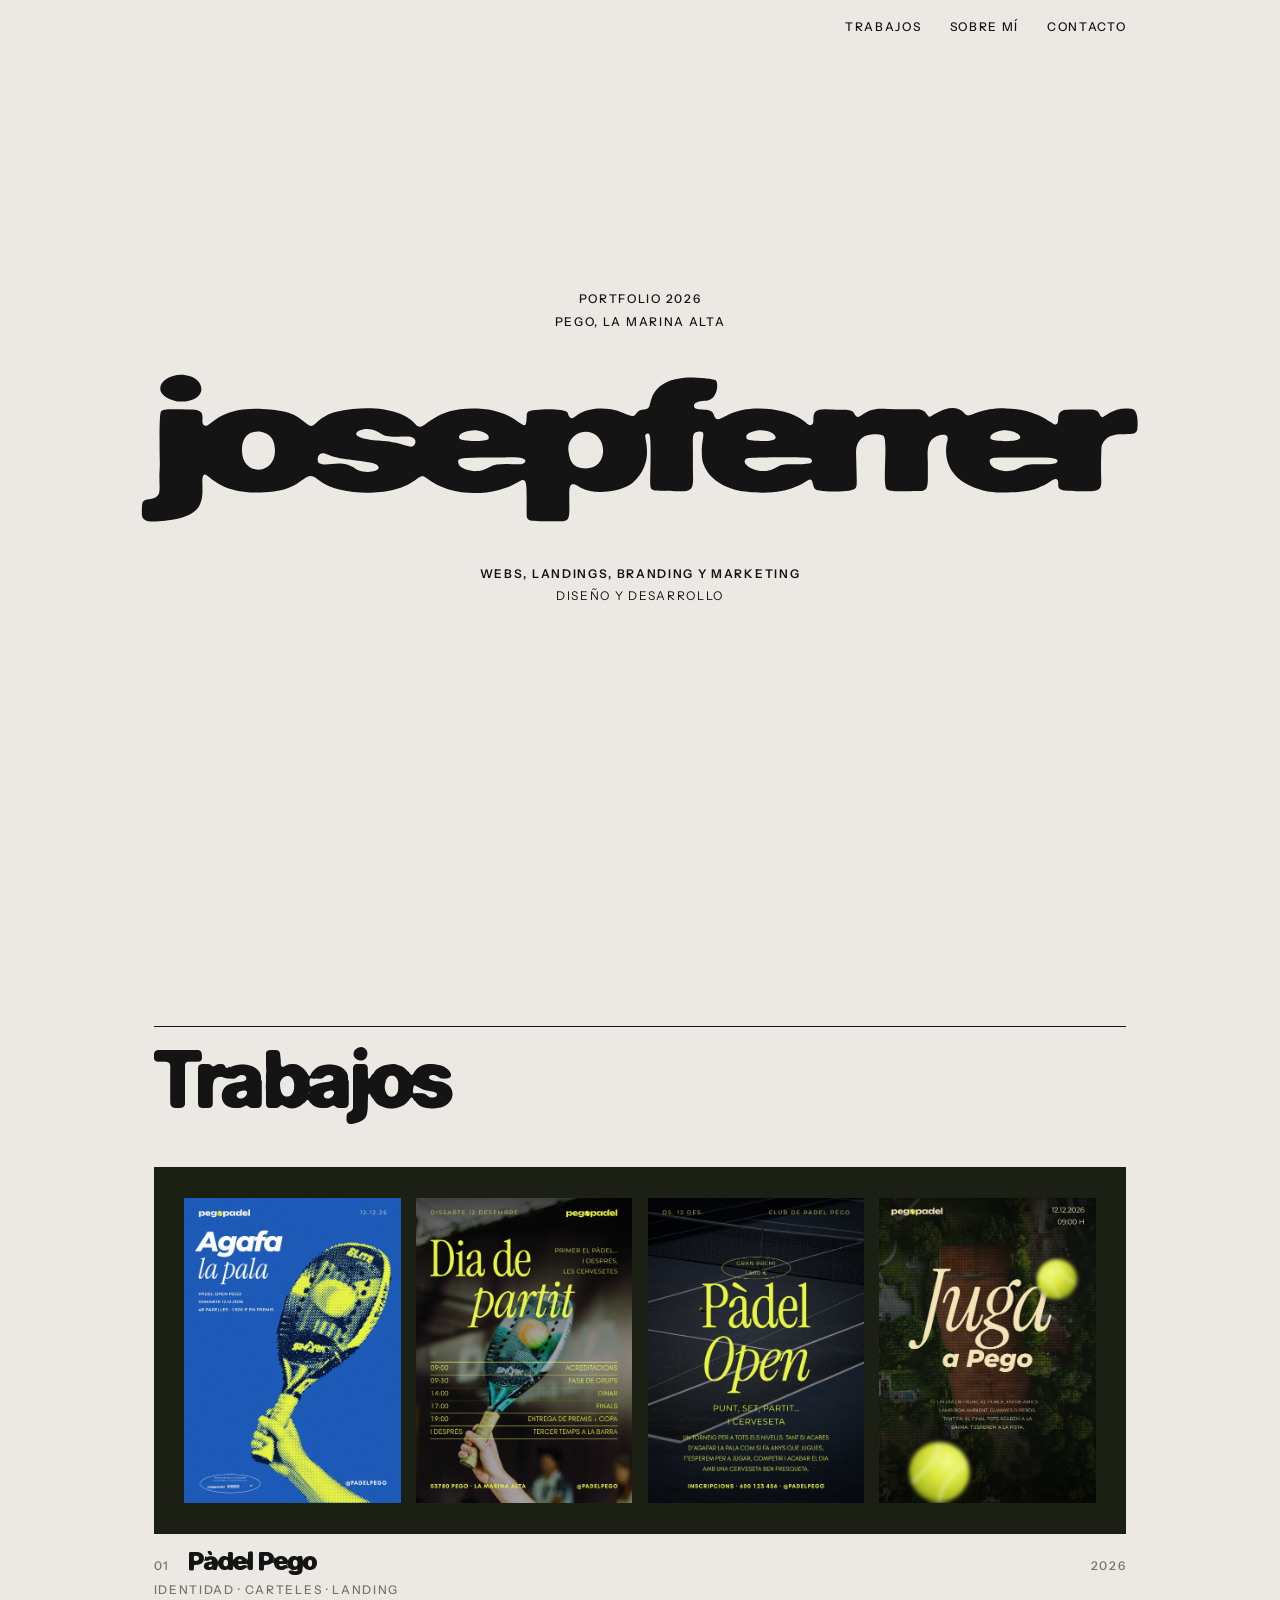
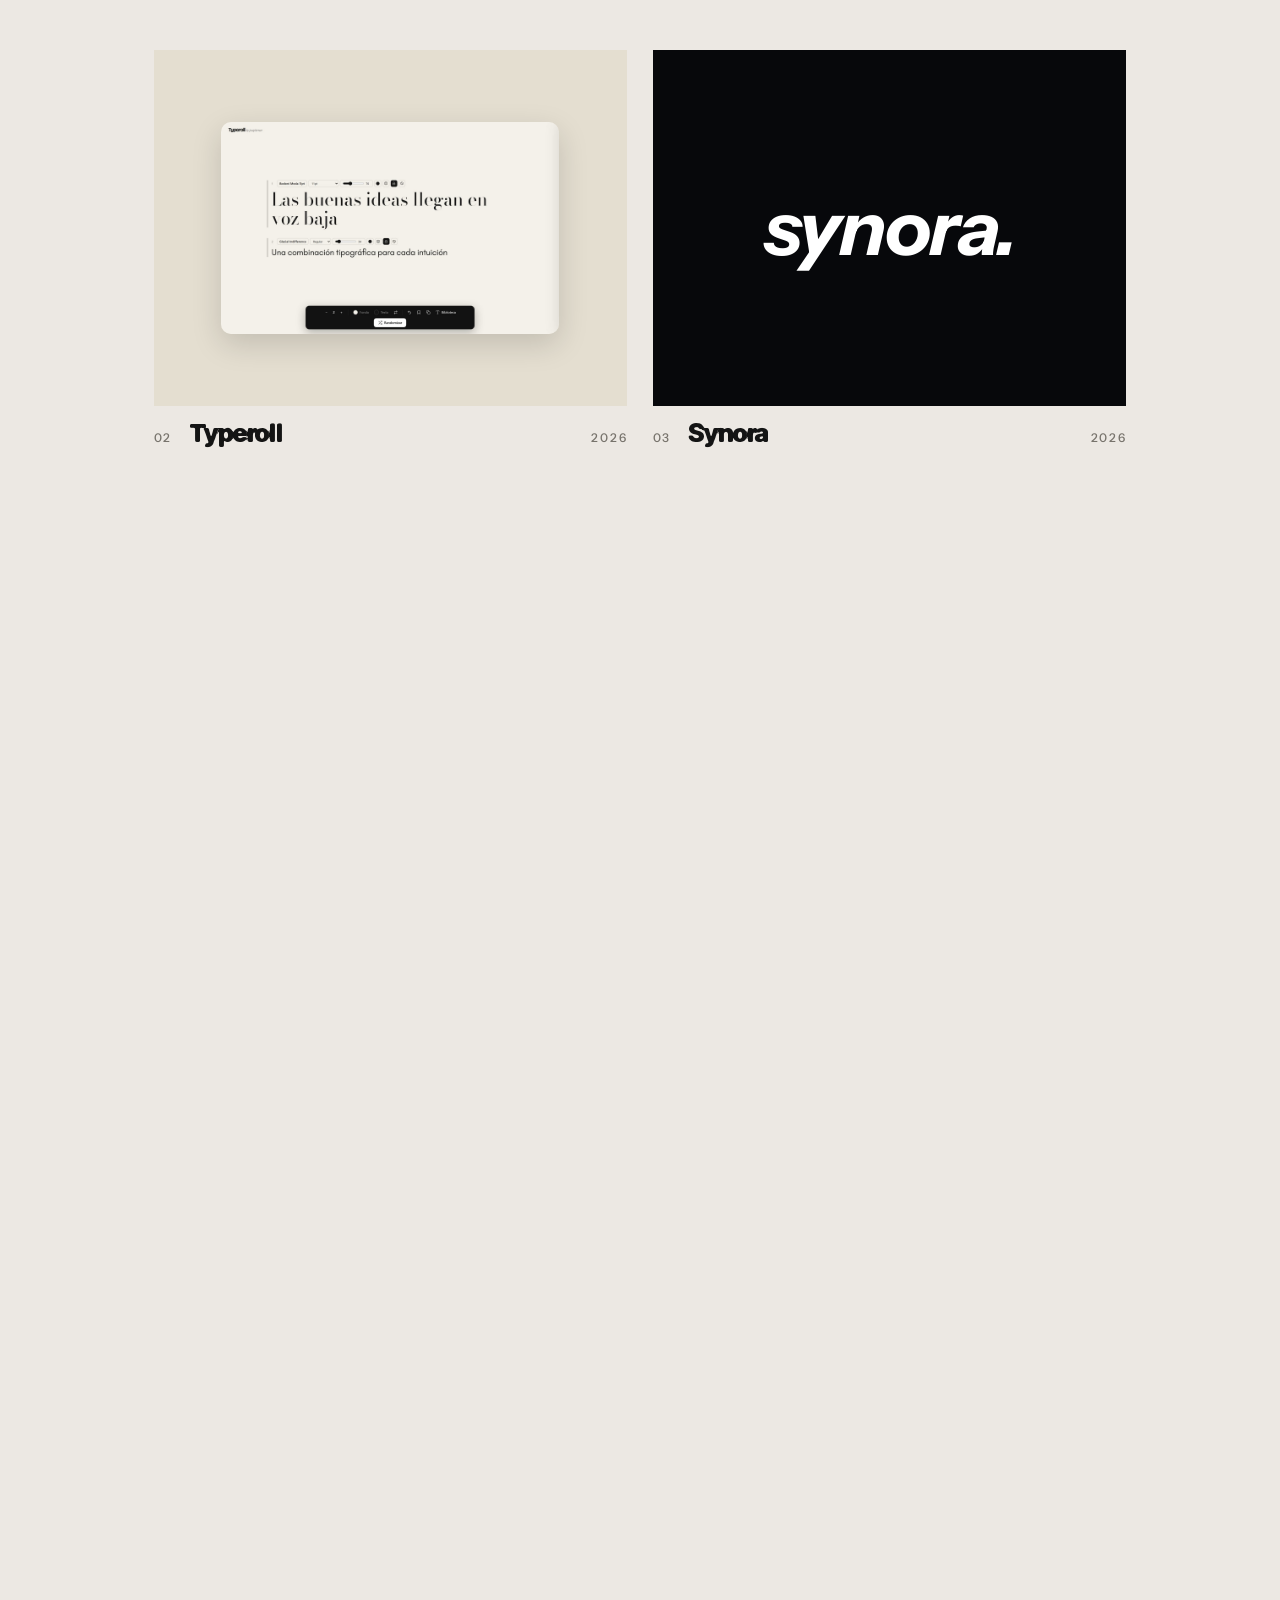
==== index.html @ 281b871e "Portfolio: portada, Pàdel Pego, Typeroll y Synora" ====
<!-- Página generada por generar.py: edita plantillas/portada.html -->
<!doctype html>
<html lang="es">
<head>
<meta charset="utf-8">
<meta name="viewport" content="width=device-width, initial-scale=1">
<title>josepferrer · portfolio</title>
<link rel="preconnect" href="https://fonts.googleapis.com">
<link rel="preconnect" href="https://fonts.gstatic.com" crossorigin>
<link rel="stylesheet" href="https://fonts.googleapis.com/css2?family=Instrument+Sans:ital,wght@0,400..700;1,400..700&family=Inter+Tight:wght@400;700;800&display=swap">
<link rel="stylesheet" href="estilos.css">
<script>if(!matchMedia("(prefers-reduced-motion: reduce)").matches)document.documentElement.classList.add("mov")</script>
<script src="movimiento.js" defer></script>
<link rel="preconnect" href="https://fonts.googleapis.com">
<link rel="preconnect" href="https://fonts.gstatic.com" crossorigin>
<link rel="stylesheet" href="https://fonts.googleapis.com/css2?family=Instrument+Sans:ital,wght@0,400..700;1,400..700&family=Inter+Tight:wght@400;700;800&family=Manrope:wght@800&family=DM+Mono:wght@400&display=swap">
</head>
<body>

<header>
  <nav class="mayus">
    <a href="#trabajos">Trabajos</a>
    <a href="#sobre">Sobre mí</a>
    <a href="#contacto">Contacto</a>
  </nav>
</header>

<main>
  <!-- 1. Portada -->
  <div class="portada">
    <p class="mayus">Portfolio 2026<br>Pego, la Marina Alta</p>
    <svg class="logo" role="img" aria-label="josepferrer" xmlns="http://www.w3.org/2000/svg" viewBox="0 0 2911.17 444.02"><path fill="currentColor" fill-rule="evenodd" d="M2522.05 351.08C2522.05 351.08 2522.05 351.15 2522.05 351.15C2519.32 351.24 2516.54 351.33 2513.71 351.42C2446.13 353.63 2332.26 317.91 2349.11 209.22C2349.91 204.1 2362.77 176.68 2330.78 183.96C2284.37 194.5 2294.78 242 2294.43 268.85C2293.6 332.39 2299.91 346.46 2267.65 347.22C2182.06 349.24 2179.43 346.53 2174.21 341.16C2160.66 327.24 2179.57 199.49 2164.62 185.76C2159.4 180.96 2083.25 166.53 2085.11 237.21C2087.59 331.18 2088.31 331.82 2083.74 338.51C2073.07 354.11 1973.7 348.86 1966.1 341.72C1956.09 332.29 1961.59 306.49 1944.68 315.59C1933.98 321.36 1884.78 362.39 1768.44 349.38C1653.19 336.48 1637.24 264.35 1636.02 251.15C1630.51 191.8 1654.49 170.99 1624.28 174.16C1603.52 176.34 1610.32 194.64 1609.33 254.78C1608.18 324.26 1618.33 346.36 1582.13 347.86C1580.22 347.94 1504.55 347.63 1497.78 345.88C1477.47 340.62 1487.35 331.4 1485.65 208.92C1485.62 206.57 1485.28 182.28 1480.67 180.01C1474.29 176.87 1469.45 182.05 1470.15 187.97C1472.05 203.86 1494.03 270.47 1433 323.48C1406.81 346.23 1327.4 361.39 1283.57 338.51C1274.41 333.73 1249.08 310.88 1248.78 349.73C1248.23 419.76 1255.46 435.69 1223.5 435.57C1134.7 435.23 1124.7 437.67 1124.5 416.53C1123.71 332.52 1129.5 302.61 1101.46 319.75C1028.19 364.51 905.42 367.39 832 309.12C808.63 290.57 808.67 327.59 730.98 344.93C679.05 356.53 570.09 359.15 514.74 312.93C477.18 281.56 478.52 337.43 386.62 348.56C211.58 369.76 191.72 275.45 180.47 304.49C174.08 320.99 189.83 371.7 161.21 401.93C137.97 426.49 93.5 430.58 70.31 433.63C40.52 435.8 1.14 444.02 2.38 412.97C3.4 387.49 0 375.05 17.85 372.06C52.55 366.24 55.21 360.12 53.95 325.08C52.68 289.94 55.33 290.24 54.64 254.81C54.43 243.67 52.1 123.15 57.94 115.55C63.69 108.07 75.08 108.33 147.7 109.57C198.7 110.44 168.61 144.7 183.76 155.35C202.87 168.78 219.87 92.63 376.39 109.2C455.59 117.59 454.19 131.73 489.59 155.02C507.58 166.87 511.77 129.09 573.33 115.32C673.72 92.88 767.11 111.02 799.57 151.63C826.8 185.7 836.95 100.82 980.93 106.43C1099.5 111.04 1119.37 184.68 1123.85 142.18C1125.82 123.49 1122.66 122.02 1129.61 115.29C1136.72 108.41 1232.38 102.69 1243.76 118.22C1245.31 120.33 1247.57 141.11 1262.56 132.59C1272.9 126.71 1298.48 98.91 1370.84 108.84C1403.73 113.35 1432.05 137.73 1441.26 124.58C1457.55 101.33 1467.59 116.24 1480.3 103.82C1488.32 95.97 1480.19 23.61 1592.64 16C1605.39 15.13 1668.11 17.94 1675.87 24.3C1684.43 31.33 1682.28 80.73 1648.97 83.65C1647.51 83.78 1615.67 82.46 1612.72 96.34C1608 118.6 1662.03 100.25 1668.84 121.56C1680.03 156.58 1692.88 124.59 1747.62 111.96C1809.32 97.72 1895.73 111.32 1933.05 143.01C1942.93 151.4 1947.79 158.11 1955.6 154.02C1971.02 145.93 1941 104.62 2000.32 108.69C2052.3 112.25 2071.08 105.33 2080.11 121.89C2093.63 146.7 2099.03 114.34 2141.25 108.36C2166.73 104.76 2166.72 109.69 2260.55 108.72C2295.62 108.36 2289.94 134.32 2302.11 130.04C2310.47 127.09 2366.74 82.28 2401.51 120.95C2418.71 140.08 2430.21 104.88 2521.05 106.08C2615.96 106.43 2657.51 154.45 2666.41 152.97C2684.6 149.95 2659.97 113.05 2697.94 109.73C2701.41 109.42 2763.01 108.76 2771.95 109.51C2799.82 111.86 2791.08 127.9 2803.5 131.65C2808.37 133.12 2835.03 101.92 2884.34 107.24C2885.94 107.41 2911.17 100.53 2905.28 166.88C2902.41 199.11 2825.78 157.88 2802.32 212.13C2800.98 215.24 2800.6 215.3 2799.51 282.91C2798.76 329.41 2808.96 347.25 2768.34 347.57C2693.24 348.16 2675.98 348.1 2674.49 332.01C2674.24 329.23 2678.13 304.71 2659.35 314.55C2652.1 318.35 2645.43 326.64 2613.56 338.89C2594.1 346.37 2559.33 351.36 2522.05 351.08ZM2522.05 169.82C2522.05 169.82 2522.05 169.82 2522.05 169.82C2517.77 169.62 2514.62 169.65 2513.63 169.66C2510.15 170.3 2468.87 177.92 2477.82 195.55C2479.31 198.47 2500.17 201.39 2521.05 201.71C2521.05 201.71 2521.05 201.65 2521.05 201.65C2527.45 201.43 2534.8 201.02 2543.26 200.36C2545.16 200.21 2567.16 198.51 2563.61 188.24C2559.11 175.18 2532.02 170.96 2522.05 169.82ZM2521.05 249.33C2484.62 248.85 2473.02 250 2474.75 261.88C2477.91 283.58 2510.13 288.22 2521.05 289.22C2521.05 289.22 2521.05 288.89 2521.05 288.89C2523.36 289.16 2525.03 289.28 2525.75 289.33C2552.93 285.95 2552.17 283.68 2572.15 273.89C2591.76 264.28 2659.42 273.8 2669.28 264.59C2687.84 247.26 2625.7 249.03 2613.66 249.09C2571.28 249.32 2541.66 249.22 2521.05 249.49C2521.05 249.49 2521.05 249.33 2521.05 249.33ZM1916.05 269.34C1919.11 269.22 1950.15 267.96 1953.88 264.42C1960.88 257.77 1951.79 252.39 1950.9 251.86C1942.98 247.17 1771.44 248.36 1765.48 252.34C1741.13 268.59 1805.2 303.98 1845.2 281.89C1872.37 266.89 1873.46 268.75 1916.05 269.34ZM977.44 169.65C973.06 169.75 925.77 170.81 927.28 191.6C928.22 204.43 1009.15 203.02 1012.9 195.28C1021.75 177.02 980.89 170.23 977.44 169.65ZM653.98 261.53C574.13 251.33 573.89 251.89 537.51 238.38C514.38 229.8 510.37 261.07 519.84 266.14C544.35 279.26 581.7 251.35 626.01 282.63C644.72 295.84 691.13 293.85 692.91 279.45C694.65 265.38 658.26 262.31 653.98 261.53ZM1283.06 280.15C1376.56 294.71 1362.08 152.98 1279.66 177.25C1266.49 181.12 1243.87 199.7 1246.12 226.56C1250.04 273.35 1270.8 275.93 1283.06 280.15ZM341.04 173.53C331.76 174.51 297.03 173.96 294.39 223.09C289.45 315.09 412.61 300.16 387.09 205.48C379.02 175.56 345.52 173.77 341.04 173.53ZM1799.99 169.8C1751.52 177.7 1766.26 195.38 1769.14 196.96C1775.42 200.4 1874.33 210.06 1845.14 181.6C1832.54 169.31 1803.72 169.74 1799.99 169.8ZM973.86 289.3C981.64 288.47 994.67 290.1 1015.17 277.93C1050.3 257.09 1112.89 279.8 1120.38 261.48C1126.54 246.39 1070.61 249.18 1061.76 249.14C929.82 248.63 923.89 250.83 924.53 261.84C925.92 285.65 969.36 288.96 973.86 289.3ZM769.96 187.88C716.17 188.91 714.89 190.64 691.7 175.3C656.67 152.13 602.78 178.12 640.13 190.84C686.56 206.66 705.62 191.86 780.4 216.52C795.24 221.41 800.4 209.26 800.16 202.07C799.6 185.84 771.9 188.03 769.96 187.88ZM105.51 85.98C15.7 65.24 63.04 0 130.06 9.12C192.79 17.66 197.36 92.23 105.51 85.98Z"/></svg>
    <p class="mayus debajo">Webs, landings, branding y marketing<span>Diseño y desarrollo</span></p>
  </div>

  <!-- 2. Trabajos: las tarjetas las pone generar.py a partir de proyectos.json -->
  <section id="trabajos">
    <div class="cab"><h2 class="titulo">Trabajos</h2></div>
    <div class="tarjetas">
      <a class="tarjeta grande" href="pegopadel.html"><div class="cubierta" style="background:#1C2014"><div class="fila"><img src="img/padel/agafa-la-pala.jpg" alt="" loading="lazy"><img src="img/padel/dia-de-partit.jpg" alt="" loading="lazy"><img src="img/padel/padel-open.jpg" alt="" loading="lazy"><img src="img/padel/juga-a-pego.jpg" alt="" loading="lazy"></div></div><div class="pie-proy mayus"><span>01</span><span class="nombre" style="view-transition-name:titulo-pegopadel">Pàdel Pego</span><span>2026</span></div><p class="etiquetas mayus">Identidad · Carteles · Landing</p></a>
      <a class="tarjeta" href="typeroll.html"><div class="cubierta" style="background:#E4DED0"><img class="pantalla" src="img/typeroll/principal.jpg" alt="" loading="lazy"></div><div class="pie-proy mayus"><span>02</span><span class="nombre" style="view-transition-name:titulo-typeroll">Typeroll</span><span>2026</span></div><p class="etiquetas mayus">Diseño · Desarrollo</p></a>
      <a class="tarjeta" href="synora.html"><div class="cubierta" style="background:#07080B;color:#FFFFFF"><span class="logo-texto" role="img" aria-label="Synora"><span style="font-family:'Instrument Sans';font-style:italic;font-weight:700;letter-spacing:-.028em">synora.</span></span></div><div class="pie-proy mayus"><span>03</span><span class="nombre" style="view-transition-name:titulo-synora">Synora</span><span>2026</span></div><p class="etiquetas mayus">Identidad · Web</p></a>
    </div>
  </section>

  <!-- 3. Sobre mí -->
  <section id="sobre">
    <div class="cab"><h2 class="titulo">Sobre mí</h2></div>
    <div class="sobre">
      <div class="texto">
        <p>Soy programador y controlo algo de diseño. No soy experto en marketing ni en branding: todo lo que ves aquí lo he hecho porque me entretiene.</p>
        <p>Trabajo con webs, apps y automatizaciones. Lo demás es curiosidad: diseñar cosas que me apetece ver hechas y llevarlas de la idea a publicadas.</p>
      </div>
      <div class="lista">
        <dl class="cv">
          <dt class="mayus">Experiencia</dt>
          <dd><b>Grupo Hogares Inmobiliarias</b><span>Desarrollo web y medios digitales</span><span class="anio">2025 – hoy</span></dd>
          <dd><b>Invergares Capital</b><span>Desarrollo web y medios digitales</span><span class="anio">2025</span></dd>
          <dd><b>CG Entertainment</b><span>Bases de datos · Italia</span><span class="anio">2023</span></dd>
          <dd><b>Trasit</b><span>Mantenimiento técnico · Italia</span><span class="anio">2021</span></dd>
        </dl>
        <dl class="cv">
          <dt class="mayus">Estudios</dt>
          <dd><b>Desarrollo de aplicaciones multiplataforma</b><span>Ciclo superior · IES Serpis</span><span class="anio">2024 – 2025</span></dd>
          <dd><b>Web, multimedia y webmaster</b><span>Ciclo superior · IES Enric Valor, Pego</span><span class="anio">2021 – 2023</span></dd>
        </dl>
        <dl class="cv">
          <dt class="mayus">Herramientas</dt>
          <dd class="etiq">Affinity · Photoshop · WordPress · Next.js · PHP · Kotlin · n8n · SQL</dd>
        </dl>
      </div>
    </div>
  </section>

  <!-- 4. Contacto -->
  <section class="contacto" id="contacto">
    <a class="hablemos" href="mailto:josepferrer99@gmail.com">Hablemos</a>
    <div class="pie mayus">
      <span>josepferrer © 2026</span>
      <div><a href="mailto:josepferrer99@gmail.com">josepferrer99@gmail.com</a><a href="https://www.instagram.com/josepferreer_/" target="_blank" rel="noopener">Instagram</a><a href="https://www.linkedin.com/in/ferrerjosep" target="_blank" rel="noopener">LinkedIn</a></div>
    </div>
  </section>
</main>

</body>
</html>
---- estilos.css ----
/* Intink: Inter Tight con tinta corrida (Desktop/intink). Las uniones entre letras
   salen de la función calt y del espaciado propio de la fuente: no ponerle letter-spacing. */
@font-face{font-family:"Intink";font-weight:700;font-display:swap;src:url(fuentes/Intink-Bold.woff) format("woff")}
@font-face{font-family:"Intink";font-weight:400;font-display:swap;src:url(fuentes/Intink-Regular.woff) format("woff")}
:root{
    --papel:#ECE8E3;
    --tinta:#141414;
    --gris:#77736C;
    --linea:#CFC9C0;
    --g:clamp(24px,12vw,260px);
    --titular:"Inter Tight", "Instrument Sans", system-ui, sans-serif;
    --titulo:"Intink", "Inter Tight", system-ui, sans-serif;   /* títulos: la fuente con tinta */
    --sans:"Instrument Sans", system-ui, sans-serif;
  }
  *{box-sizing:border-box}
  body{margin:0;background:var(--papel);color:var(--tinta);font:15px/1.5 var(--sans)}
  a{color:inherit;text-decoration:none}
  img{display:block;max-width:100%}
  .mayus{font-size:12px;letter-spacing:.14em;text-transform:uppercase;font-weight:500}

  header{display:flex;justify-content:flex-end;padding:18px var(--g)}
  header nav{display:flex;gap:28px}

  .portada{min-height:calc(100svh - 56px);display:grid;place-content:center;text-align:center;gap:clamp(22px,3vw,40px);padding:0 var(--g) 56px}
  .portada .logo{width:min(78vw,1180px);height:auto;margin:0 auto}
  .portada p{margin:0;line-height:1.9}
  .portada .debajo{font-weight:600}
  .portada .debajo span{display:block;font-weight:400}

  section{padding:0 var(--g);margin-top:clamp(80px,10vw,160px)}
  .cab{display:flex;justify-content:space-between;align-items:end;gap:24px;flex-wrap:wrap;border-top:1px solid var(--tinta);padding-top:18px;margin-bottom:clamp(28px,4vw,56px)}
  .titulo{font:700 clamp(40px,6vw,100px)/.92 var(--titulo);margin:0}

  .rejilla{display:grid;grid-template-columns:repeat(2,1fr);gap:clamp(36px,4vw,64px) clamp(16px,2vw,28px)}
  .proyecto.grande{grid-column:1 / -1}
  .hueco{aspect-ratio:4/3;border:1px dashed var(--linea)}
  .grande .hueco{aspect-ratio:21/9}
  .pie-proy{display:grid;grid-template-columns:auto 1fr auto;gap:18px;padding-top:14px;color:var(--gris)}

  .sobre{display:grid;grid-template-columns:6fr 1fr 5fr;gap:28px}
  .sobre .texto{grid-column:1}
  .sobre .lista{grid-column:3}
  .hueco-texto{height:12px;background:var(--linea);margin-bottom:14px}

  .contacto{padding-bottom:28px}
  .hablemos{display:block;text-align:center;font:700 21.5cqw/.85 var(--titulo);white-space:nowrap;padding:clamp(20px,3vw,40px) 0 clamp(28px,4vw,56px)}
  .pie{display:flex;justify-content:space-between;flex-wrap:wrap;gap:14px 28px;border-top:1px solid var(--linea);padding-top:16px}
  .pie div{display:flex;gap:10px 28px;flex-wrap:wrap}

  @media (max-width:760px){
    .rejilla{grid-template-columns:1fr}
    .sobre{grid-template-columns:1fr}
    .sobre .lista{grid-column:1}
  }

/* ---------- tarjeta con carteles (portada) ---------- */
a.proyecto{display:block}
.lienzo-carteles{display:grid;grid-template-columns:repeat(5,1fr);gap:clamp(8px,1.2vw,20px);padding:clamp(16px,2.4vw,40px);background:#1C2014}
.lienzo-carteles img{width:100%;aspect-ratio:3508/4961;object-fit:cover}
.pie-proy .nombre{color:var(--tinta);font:700 clamp(22px,2vw,30px)/1 var(--titulo);letter-spacing:0;text-transform:none}
.pie-proy{align-items:baseline}
.etiquetas{margin:6px 0 0;color:var(--gris)}

/* ---------- página de proyecto ---------- */
.cab-proy{display:flex;justify-content:space-between;align-items:center;padding:18px var(--g)}
.cab-proy .volver{display:inline-flex;align-items:center;gap:10px}
.cab-proy .marca{height:16px;width:auto}
.portada-proy{padding:clamp(48px,8vw,120px) var(--g) clamp(28px,4vw,56px)}
.portada-proy .titulo-proy{font:700 clamp(64px,12vw,200px)/.88 var(--titulo);margin:0}
.portada-proy .lema{font:400 clamp(20px,2.2vw,32px)/1.2 var(--titular);letter-spacing:-.01em;margin:clamp(16px,2vw,28px) 0 0}
.franja{background:#1C2014;padding:clamp(20px,3vw,48px) var(--g);display:grid;grid-template-columns:repeat(5,1fr);gap:clamp(8px,1.2vw,20px)}
.franja img{width:100%;aspect-ratio:3508/4961;object-fit:cover}

.ficha{display:grid;grid-template-columns:repeat(auto-fit,minmax(min(100%,200px),1fr));gap:24px 28px;padding:clamp(28px,4vw,56px) var(--g) 0}
.ficha div{border-top:1px solid var(--linea);padding-top:12px}
.ficha dt{color:var(--gris);margin-bottom:6px}
.ficha dd{margin:0;line-height:1.6}
.ficha a{text-decoration:underline;text-underline-offset:3px}

.contexto{display:grid;grid-template-columns:4fr 8fr;gap:28px;padding:clamp(64px,8vw,120px) var(--g) 0}
.contexto p{margin:0;font:400 clamp(20px,2.2vw,32px)/1.3 var(--titular);letter-spacing:-.01em}
.contexto p+p{margin-top:.7em}

.parte{margin-top:clamp(80px,10vw,160px)}
.parte .cab{align-items:baseline}
.parte .cab .num{color:var(--gris)}
.parte .nota{color:var(--gris);max-width:none;margin:0}
.dos{display:grid;grid-template-columns:7fr 5fr;gap:clamp(16px,2vw,28px);align-items:start}
.dos img{width:100%}
.lado{display:grid;gap:22px}
.lado div{border-top:1px solid var(--linea);padding-top:12px}
.lado p{margin:6px 0 0;color:var(--gris)}
.paleta{display:grid;grid-template-columns:repeat(3,1fr);gap:8px}
.paleta span{display:flex;flex-direction:column;justify-content:flex-end;aspect-ratio:1;padding:8px;font-size:10px;letter-spacing:.1em;text-transform:uppercase}
.carteles-rejilla{display:grid;grid-template-columns:repeat(auto-fit,minmax(min(100%,260px),1fr));gap:clamp(16px,2vw,28px)}
.carteles-rejilla figure{margin:0}
.carteles-rejilla img{width:100%;aspect-ratio:3508/4961;object-fit:cover}
.carteles-rejilla figcaption{padding-top:10px;color:var(--gris)}
.pantallas{display:grid;grid-template-columns:3fr 1fr;gap:clamp(16px,2vw,28px);align-items:end;background:var(--linea);padding:clamp(16px,3vw,48px)}
.pantallas img{width:100%;box-shadow:0 10px 40px rgba(0,0,0,.18)}
.pantallas .movil{border-radius:18px}
.boton{display:inline-flex;align-items:center;min-height:48px;padding:0 22px;border:1px solid var(--tinta);border-radius:999px}
.boton:hover{background:var(--tinta);color:var(--papel)}
.siguiente{margin-top:clamp(96px,12vw,180px);padding:0 var(--g)}

@media (max-width:760px){
  .lienzo-carteles,.franja{display:flex;overflow-x:auto;scroll-snap-type:x mandatory}
  .lienzo-carteles img,.franja img{flex:0 0 62%;width:62%;scroll-snap-align:center}
  .contexto,.dos,.pantallas{grid-template-columns:1fr}
  .pantallas .movil{max-width:260px;margin:0 auto}
}

/* enlace de texto subrayado (sustituye a los botones de enlace) */
.enlace{text-decoration:none}
.enlace:hover{color:var(--gris)}
.pantallas .escritorio{border-radius:12px}

/* =====================================================================
   PLANTILLA DE PROYECTO (la usan todas las páginas que genera generar.py)
   Fijos: cabecera · ficha y texto · siguiente
   Opcionales: identidad · piezas · pantallas
   ===================================================================== */
.p-cab{display:grid;grid-template-columns:1fr auto;align-items:end;gap:24px;padding:clamp(56px,8vw,120px) var(--g) clamp(28px,4vw,48px)}
.p-cab h1{font:700 clamp(56px,11vw,190px)/.88 var(--titulo);margin:0}
.p-cab .lema{grid-column:1 / -1;font:400 clamp(20px,2.2vw,32px)/1.2 var(--titular);letter-spacing:-.01em;margin:0}
.p-cab .meta{color:var(--gris);text-align:right}

.p-ficha{display:grid;grid-template-columns:4fr 8fr;gap:28px;padding:clamp(48px,6vw,96px) var(--g) 0}
.p-ficha dl{margin:0;display:grid;grid-template-columns:repeat(2,1fr);gap:20px 28px;align-content:start}
.p-ficha dl div{border-top:1px solid var(--linea);padding-top:10px}
.p-ficha dt{color:var(--gris);margin-bottom:6px}
.p-ficha dd{margin:0;line-height:1.6}
.p-ficha .texto p{margin:0;font:400 clamp(19px,1.9vw,28px)/1.35 var(--titular);letter-spacing:-.01em}
.p-ficha .texto p+p{margin-top:.7em}

.p-bloque{padding:0 var(--g);margin-top:clamp(96px,11vw,170px)}
.p-bloque>.cab{align-items:baseline}
.p-bloque>.cab .num{color:var(--gris)}

/* identidad */
.logos{display:grid;grid-template-columns:repeat(3,1fr);gap:clamp(8px,1vw,16px)}
.logos figure{margin:0}
.logos .fondo{aspect-ratio:16/10;display:grid;place-items:center}
.logos .fondo.borde,.colores .borde{outline:1px solid var(--linea);outline-offset:-1px}
.logos svg{width:62%;height:auto}
.logos .icono svg{width:34%}
.logos figcaption{padding-top:8px;color:var(--gris)}
.sub{display:grid;grid-template-columns:4fr 8fr;gap:28px;margin-top:clamp(40px,5vw,72px);border-top:1px solid var(--linea);padding-top:14px}
.sub>span{color:var(--gris)}
.colores{display:grid;grid-template-columns:repeat(auto-fit,minmax(min(100%,110px),1fr));gap:8px}
.colores div{height:clamp(110px,11vw,170px);display:flex;flex-direction:column;justify-content:flex-end;padding:10px;font-size:11px;line-height:1.4}
.colores b{font-weight:600;letter-spacing:.06em;text-transform:uppercase;font-size:10px}
.tipos div{display:grid;grid-template-columns:3fr 2fr;gap:20px;align-items:baseline;padding:14px 0;border-bottom:1px solid var(--linea)}
.tipos div:first-child{padding-top:0}
.tipos .muestra{font-size:clamp(28px,3.4vw,52px);line-height:1.1}
.tipos .muestra.peque{font-size:clamp(18px,2vw,28px)}
.tipos .dato{color:var(--gris)}
.tipos .dato b{display:block;color:var(--tinta);font-weight:500}

/* piezas: a3 · post (4:5) · story (9:16) · cuadrado */
.piezas{display:grid;gap:clamp(12px,1.6vw,24px)}
.piezas.a3{grid-template-columns:repeat(auto-fit,minmax(min(100%,240px),1fr))}
.piezas.post{grid-template-columns:repeat(6,1fr)}
.piezas.story{grid-template-columns:repeat(5,1fr)}
.piezas.cuadrado{grid-template-columns:repeat(4,1fr)}
.piezas.retrato{grid-template-columns:repeat(6,1fr)}
.piezas figure{margin:0}
.piezas img{width:100%;object-fit:cover;cursor:zoom-in;transition:opacity .2s}
.piezas img:hover{opacity:.9}
.piezas.a3 img{aspect-ratio:3508/4961}
.piezas.post img{aspect-ratio:4/5}
.piezas.story img{aspect-ratio:9/16;border-radius:10px}
.piezas.cuadrado img{aspect-ratio:1}
.piezas.retrato img{aspect-ratio:3/4}
.piezas figcaption{padding-top:8px;color:var(--gris)}

/* pantallas */
.ir-web{display:flex;gap:18px;align-items:baseline;flex-wrap:wrap;margin:-12px 0 clamp(20px,2.4vw,32px)}
.ir-web span{color:var(--gris)}
.p-pantallas{display:grid;grid-template-columns:3fr 1fr;gap:clamp(16px,2vw,28px);align-items:end;background:var(--linea);padding:clamp(16px,3vw,48px)}
.p-pantallas img{width:100%;box-shadow:0 10px 40px rgba(0,0,0,.18);border-radius:12px}
.p-pantallas .movil{border-radius:18px}
.p-pantallas.sin-movil{grid-template-columns:1fr}
.secciones{display:grid;grid-template-columns:repeat(3,1fr);gap:clamp(12px,1.6vw,24px);margin-top:clamp(12px,1.6vw,24px)}
.secciones figure{margin:0}
.secciones img{width:100%;aspect-ratio:16/10;object-fit:cover;object-position:top;border-radius:12px}
.secciones figcaption{padding-top:8px;color:var(--gris)}

/* siguiente */
.p-siguiente{display:flex;justify-content:space-between;align-items:end;gap:20px;flex-wrap:wrap;border-top:1px solid var(--tinta);
             margin:clamp(96px,11vw,170px) var(--g) 0;padding:16px 0 28px}
.p-siguiente .nombre{display:block;font:700 clamp(44px,6.5vw,104px)/.9 var(--titulo);margin-top:8px;color:var(--tinta);text-transform:none;letter-spacing:0}
.p-siguiente .gris{color:var(--gris)}

/* visor: las piezas se abren en grande */
.visor{border:0;padding:0;margin:0;width:100vw;height:100dvh;max-width:none;max-height:none;background:rgba(20,20,20,.94);color:#ECE8E3}
.visor::backdrop{background:transparent}
.visor[open]{display:grid;grid-template-columns:auto 1fr auto;grid-template-rows:auto 1fr auto;align-items:center}
.visor figure{grid-column:2;grid-row:2;margin:0;height:100%;display:grid;place-items:center;min-height:0;padding:8px}
.visor img{max-width:100%;max-height:calc(100dvh - 140px);object-fit:contain;box-shadow:0 20px 60px rgba(0,0,0,.4)}
.visor .pie{grid-column:1 / -1;grid-row:3;display:flex;justify-content:center;gap:16px;padding:14px 0 22px;border:0;color:#ECE8E3}
.visor .pie span:last-child{color:#9a968e}
.redondo{width:48px;height:48px;border-radius:50%;border:1px solid rgba(236,232,227,.35);background:none;color:inherit;display:grid;place-items:center;cursor:pointer;margin:0 clamp(8px,2vw,28px)}
.redondo:hover{border-color:#ECE8E3}
.redondo:focus{outline:none}
.redondo:focus-visible{outline:1px solid #ECE8E3;outline-offset:3px}
.redondo svg{width:18px;height:18px}
.visor .cerrar{grid-column:3;grid-row:1;margin-top:16px;justify-self:end}
.visor .ant{grid-column:1;grid-row:2}
.visor .sig{grid-column:3;grid-row:2}
.visor.uno .ant,.visor.uno .sig{visibility:hidden}

/* tarjetas de la portada (la cubierta cambia según el proyecto) */
.tarjetas{display:grid;grid-template-columns:repeat(2,1fr);gap:clamp(36px,4vw,64px) clamp(16px,2vw,28px)}
.tarjeta{display:block}
.tarjeta.grande{grid-column:1 / -1}
.tarjeta .cubierta{aspect-ratio:4/3;overflow:hidden;display:grid;place-items:center;padding:clamp(16px,2.4vw,40px)}
.tarjeta.grande .cubierta{aspect-ratio:auto}
.tarjeta .fila{display:grid;grid-auto-flow:column;grid-auto-columns:1fr;gap:clamp(8px,1.2vw,20px);width:100%;align-items:end}
.tarjeta .fila img{width:100%;aspect-ratio:3508/4961;object-fit:cover}
.tarjeta .pantalla{width:82%;border-radius:10px;box-shadow:0 10px 30px rgba(0,0,0,.15)}
.tarjeta .cubierta.foto{padding:0}
.tarjeta .cubierta.foto img{width:100%;height:100%;object-fit:cover}
.tarjeta .cubierta svg{width:62%;height:auto}

@media (max-width:760px){
  .p-ficha,.sub{grid-template-columns:1fr}
  .p-ficha dl{grid-template-columns:1fr 1fr}
  .logos{grid-template-columns:1fr 1fr}
  .tipos div{grid-template-columns:1fr}
  .piezas.post,.piezas.retrato{grid-template-columns:repeat(3,1fr)}
  .piezas.story,.piezas.cuadrado{grid-template-columns:repeat(2,1fr)}
  .p-pantallas{grid-template-columns:1fr}
  .p-pantallas .movil{max-width:240px;margin:0 auto}
  .secciones{grid-template-columns:1fr 1fr}
  .visor .ant,.visor .sig{grid-row:3;align-self:center}
  .visor .pie{grid-column:2}
  .visor figure{grid-column:1 / -1}
  .visor img{max-height:calc(100dvh - 170px)}
  .tarjetas{grid-template-columns:1fr}
  .tarjeta .fila{display:flex;overflow-x:auto;scroll-snap-type:x mandatory}
  .tarjeta .fila img{flex:0 0 62%;width:62%;scroll-snap-align:center}
}

/* logo hecho con texto (identidad sin SVG) */
.logo-texto{display:inline-flex;align-items:baseline;gap:.2em;font-size:clamp(26px,3.4vw,54px);line-height:1;white-space:nowrap}
.tarjeta .cubierta .logo-texto{font-size:clamp(40px,6vw,96px)}
.logos .icono img{width:34%;height:auto}

.secciones img{cursor:zoom-in;transition:opacity .2s}
.secciones img:hover{opacity:.9}

/* «Hablemos» llena justo el ancho del contenido (la palabra mide 4,54 veces su cuerpo en Intink) */
.contacto{container-type:inline-size}
/* el logo de texto se ajusta al recuadro donde va */
.logos .fondo{container-type:inline-size}
.logos .logo-texto{font-size:min(11cqw,54px)}
.ir-web span{overflow-wrap:anywhere}

/* que los pies largos no ensanchen las columnas en móviles pequeños */
.piezas figure,.secciones figure{min-width:0}
.piezas figcaption,.secciones figcaption{overflow-wrap:anywhere}

/* versiones del logo: la última fila se reparte para no dejar huecos */
.logos{grid-template-columns:repeat(6,1fr)}
.logos figure{grid-column:span 2}
.logos figure:nth-last-child(2):nth-child(3n+1),.logos figure:last-child:nth-child(3n+2){grid-column:span 3}
.logos figure:last-child:nth-child(3n+1){grid-column:1 / -1}
.logos figure:last-child:nth-child(3n+1) .fondo{aspect-ratio:32/10}
@media (max-width:760px){
  .logos{grid-template-columns:1fr 1fr}
  .logos figure,.logos figure:nth-last-child(2):nth-child(3n+1),.logos figure:last-child:nth-child(3n+2),.logos figure:last-child:nth-child(3n+1){grid-column:auto}
  .logos figure:last-child:nth-child(odd){grid-column:1 / -1}
  .logos figure .fondo,.logos figure:last-child:nth-child(3n+1) .fondo{aspect-ratio:16/10}
  .logos figure:last-child:nth-child(odd) .fondo{aspect-ratio:32/10}
}

/* Sobre mí */
.sobre .texto p{margin:0;font:400 clamp(20px,2.1vw,32px)/1.3 var(--titular);letter-spacing:-.01em}
.sobre .texto p+p{margin-top:.8em}
.cv{margin:0 0 clamp(28px,3vw,44px)}
.cv dt{color:var(--gris);border-bottom:1px solid var(--linea);padding-bottom:10px;margin-bottom:4px}
.cv dd{margin:0;display:grid;grid-template-columns:1fr auto;gap:2px 16px;padding:12px 0;border-bottom:1px solid var(--linea)}
.cv dd b{font-weight:600}
.cv dd span{grid-column:1;color:var(--gris)}
.cv dd .anio{grid-column:2;grid-row:1;color:var(--gris);white-space:nowrap;font-variant-numeric:tabular-nums}
.cv dd.etiq{display:block;line-height:1.7}

/* enlaces de la ficha (redes, enlace al proyecto) sin subrayar */
.p-ficha dd a,.p-ficha dd a.enlace{text-decoration:none}
.p-ficha dd a:hover{color:var(--gris)}

/* =====================================================================
   MOVIMIENTO (con movimiento.js). Todo depende de html.mov, que solo se pone
   si el sistema no pide reducir el movimiento.
   ===================================================================== */
html.mov{scroll-behavior:smooth}

/* 1. aparecer al bajar */
.mov .rv{opacity:0;transform:translateY(28px)}
.mov .rv.visto{opacity:1;transform:none;
  transition:opacity .8s ease var(--d,0s),transform 1s cubic-bezier(.2,.7,.2,1) var(--d,0s)}

/* 2. entrada de la portada y de la cabecera de proyecto */
@keyframes subir{from{opacity:0;transform:translateY(22px)}to{opacity:1;transform:none}}
.mov .portada > *{animation:subir 1.1s cubic-bezier(.2,.7,.2,1) both}
.mov .portada > :nth-child(1){animation-delay:.1s}
.mov .portada > :nth-child(2){animation-delay:.25s}
.mov .portada > :nth-child(3){animation-delay:.45s}

/* 3. cambio de página: fundido y el nombre del proyecto viaja de la tarjeta al título */
@view-transition{navigation:auto}
::view-transition-old(root){animation:salir .35s ease both}
::view-transition-new(root){animation:entrar .5s cubic-bezier(.2,.7,.2,1) .05s both}
::view-transition-group(*){animation-duration:.6s;animation-timing-function:cubic-bezier(.2,.7,.2,1)}
@keyframes salir{to{opacity:0;transform:translateY(-12px)}}
@keyframes entrar{from{opacity:0;transform:translateY(16px)}}

/* 4. detalles: las tarjetas crecen un poco al pasar el ratón */
.tarjeta .cubierta > *{transition:transform .9s cubic-bezier(.2,.7,.2,1)}
.tarjeta:hover .cubierta > *{transform:scale(1.03)}
.tarjeta .nombre{transition:color .3s}
.tarjeta:hover .nombre{color:var(--gris)}

@media (prefers-reduced-motion:reduce){
  ::view-transition-group(*),::view-transition-old(root),::view-transition-new(root){animation:none}
  .tarjeta .cubierta > *{transition:none}
  .tarjeta:hover .cubierta > *{transform:none}
}
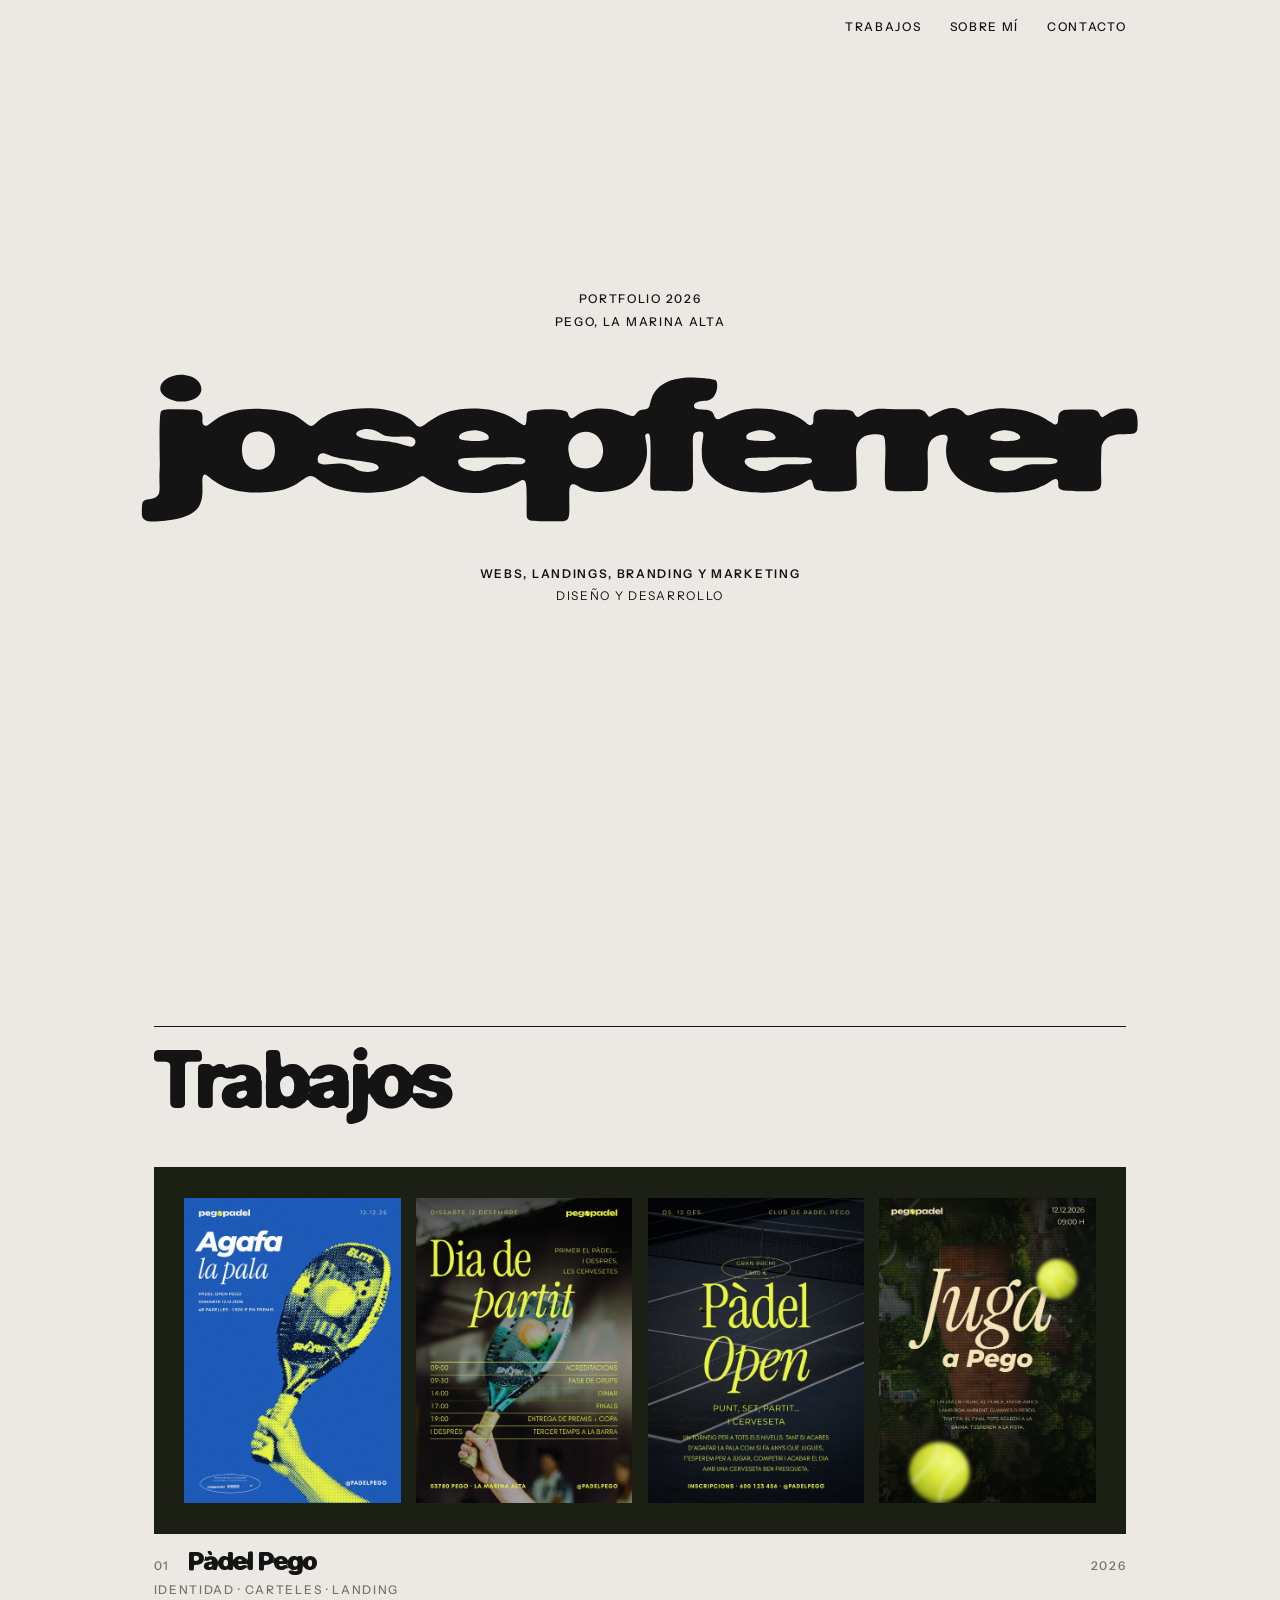
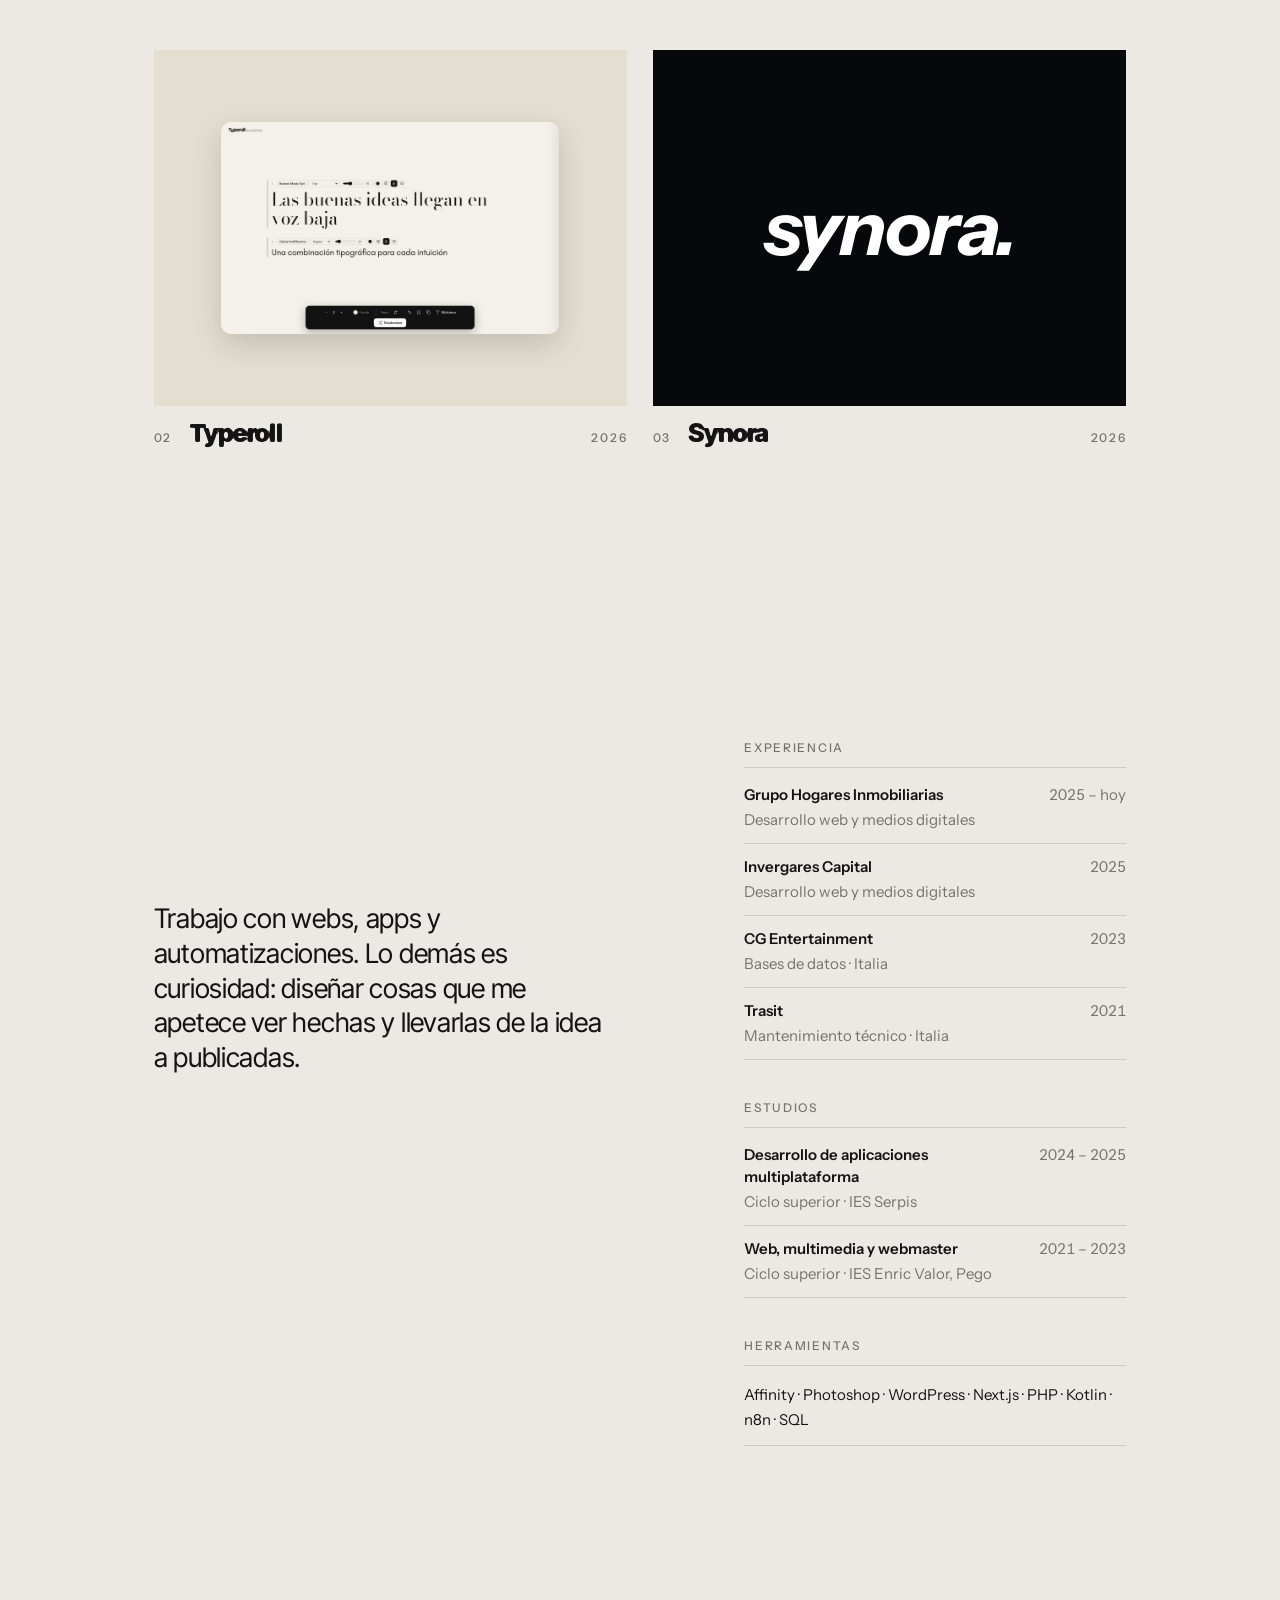
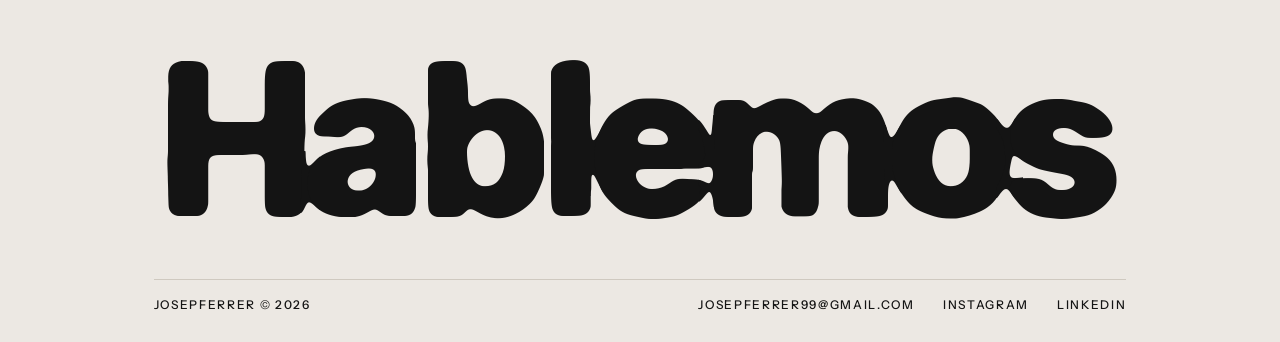
==== commit e678d0cd: "Icono de esfera, título josepferrer y sección Archivo para imágenes sueltas" ====
--- a/index.html
+++ b/index.html
@@ -4,10 +4,13 @@
 <head>
 <meta charset="utf-8">
 <meta name="viewport" content="width=device-width, initial-scale=1">
-<title>josepferrer · portfolio</title>
+<title>josepferrer</title>
 <link rel="preconnect" href="https://fonts.googleapis.com">
 <link rel="preconnect" href="https://fonts.gstatic.com" crossorigin>
 <link rel="stylesheet" href="https://fonts.googleapis.com/css2?family=Instrument+Sans:ital,wght@0,400..700;1,400..700&family=Inter+Tight:wght@400;700;800&display=swap">
+<link rel="icon" href="img/favicon.svg" type="image/svg+xml">
+<link rel="icon" href="img/favicon-32.png" sizes="32x32" type="image/png">
+<link rel="apple-touch-icon" href="img/favicon-180.png">
 <link rel="stylesheet" href="estilos.css">
 <script>if(!matchMedia("(prefers-reduced-motion: reduce)").matches)document.documentElement.classList.add("mov")</script>
 <script src="movimiento.js" defer></script>
@@ -20,6 +23,7 @@
 <header>
   <nav class="mayus">
     <a href="#trabajos">Trabajos</a>
+    
     <a href="#sobre">Sobre mí</a>
     <a href="#contacto">Contacto</a>
   </nav>
@@ -43,6 +47,7 @@
     </div>
   </section>
 
+  
   <!-- 3. Sobre mí -->
   <section id="sobre">
     <div class="cab"><h2 class="titulo">Sobre mí</h2></div>
@@ -82,5 +87,6 @@
   </section>
 </main>
 
+
 </body>
 </html>
--- a/estilos.css
+++ b/estilos.css
@@ -327,3 +327,11 @@
   .tarjeta .cubierta > *{transition:none}
   .tarjeta:hover .cubierta > *{transform:none}
 }
+
+/* ARCHIVO: imágenes sueltas en mosaico, cada una con su proporción (sin recortar) */
+.archivo{columns:4 240px;column-gap:clamp(12px,1.6vw,24px)}
+.archivo figure{break-inside:avoid;margin:0 0 clamp(16px,2vw,28px)}
+.archivo img{width:100%;height:auto;cursor:zoom-in;transition:opacity .2s}
+.archivo img:hover{opacity:.9}
+.archivo figcaption{padding-top:8px;color:var(--gris);overflow-wrap:anywhere}
+@media (max-width:760px){.archivo{columns:2}}
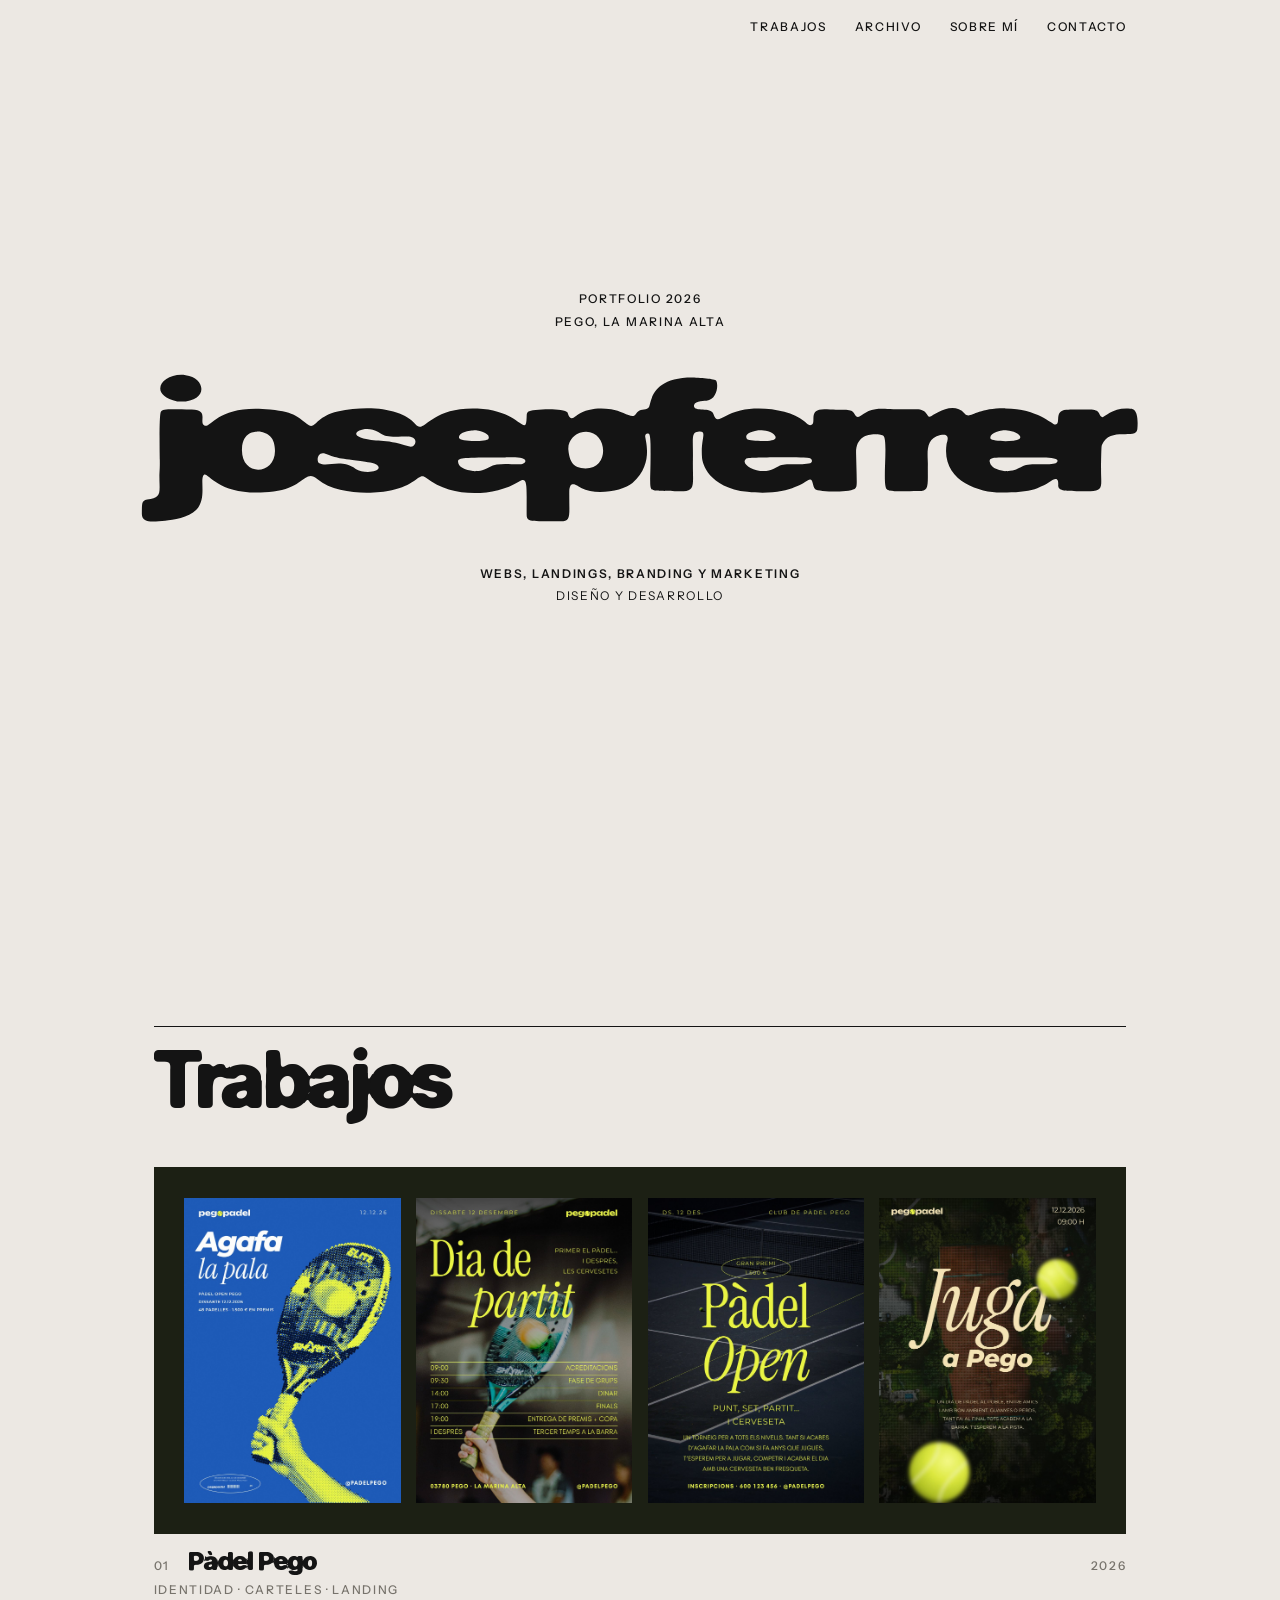
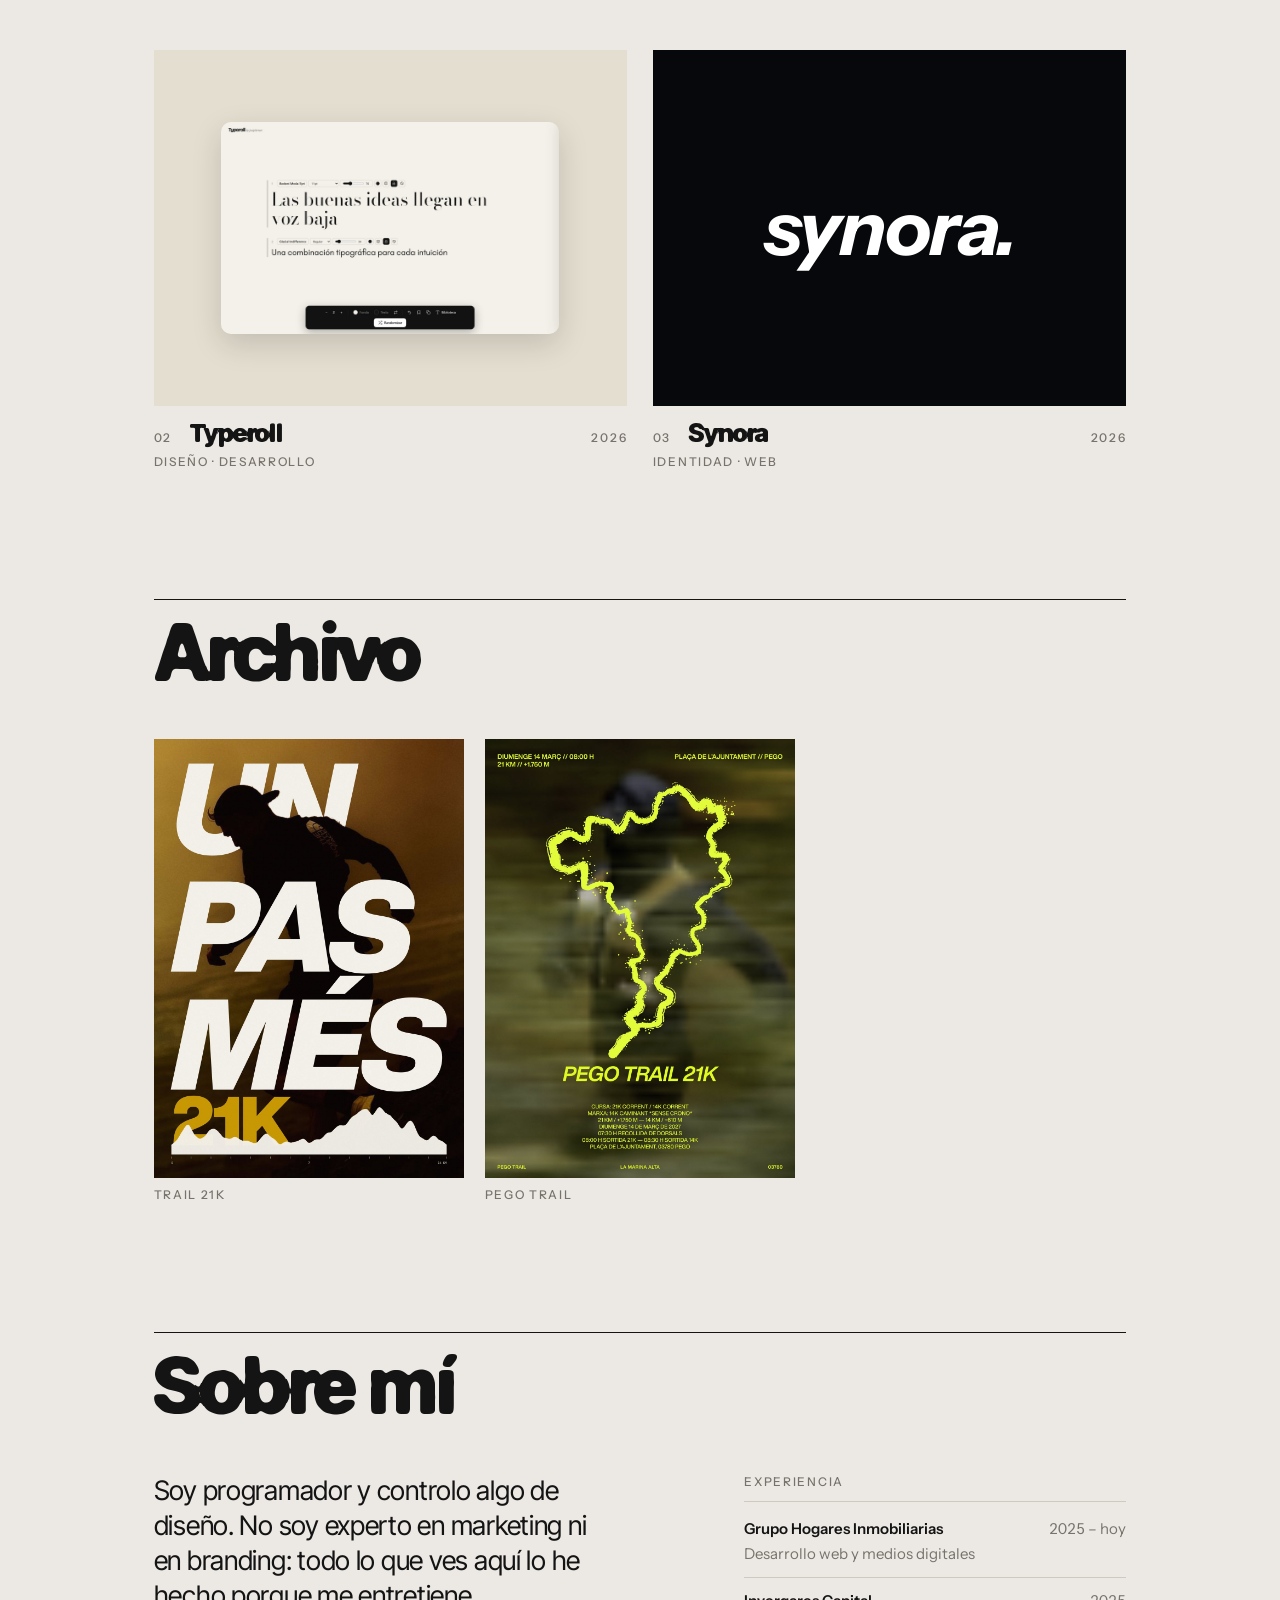
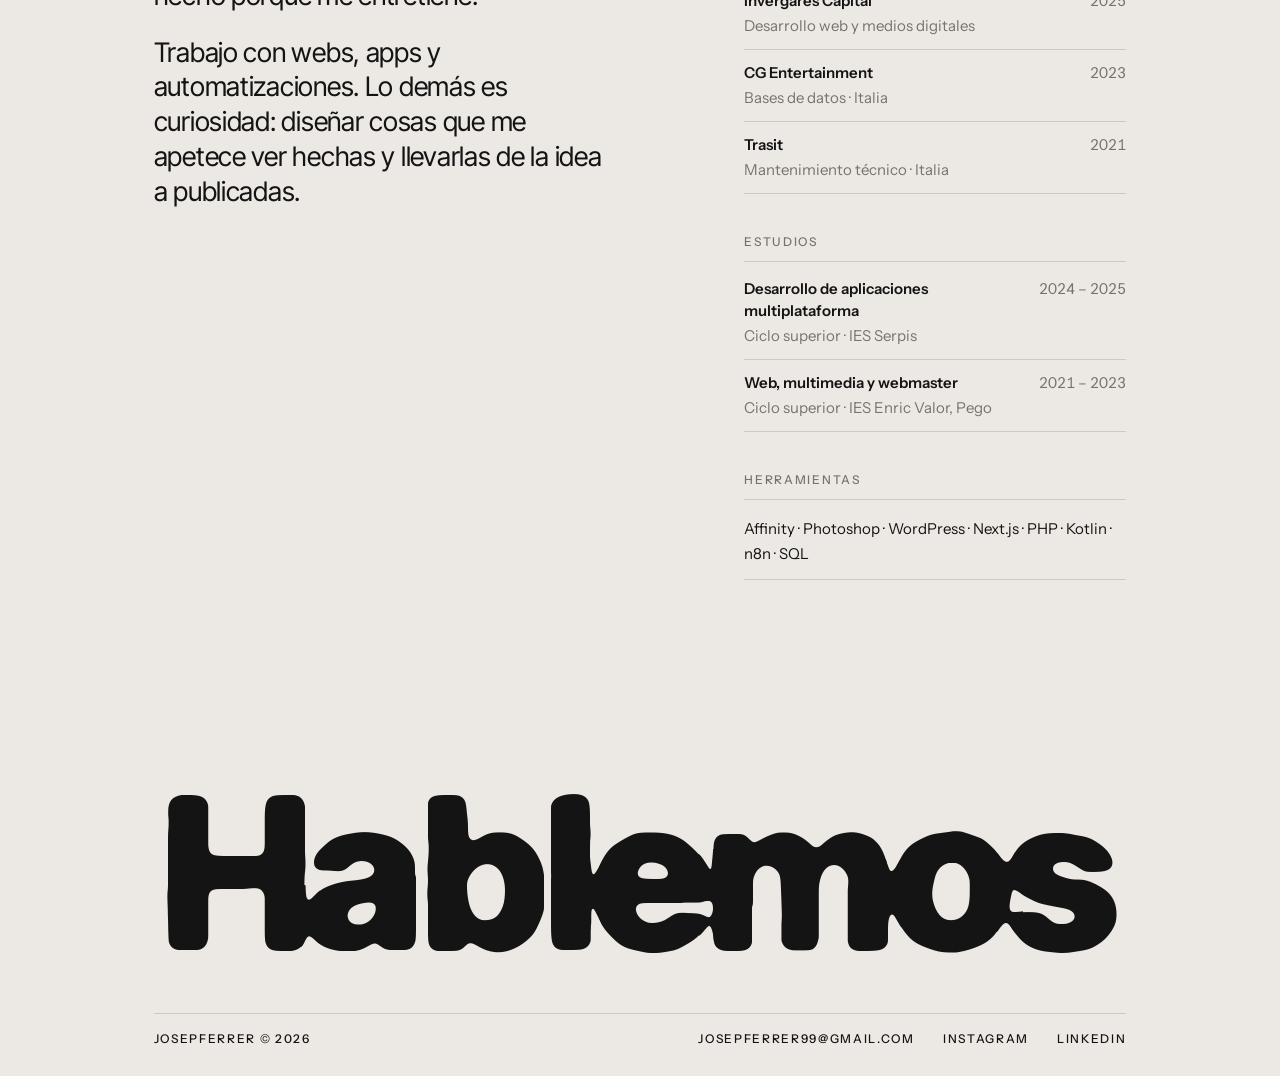
==== commit 8f365874: "Archivo automático desde img/archivo, vigilante y limpieza de archivos y estilos sin uso" ====
--- a/index.html
+++ b/index.html
@@ -23,7 +23,7 @@
 <header>
   <nav class="mayus">
     <a href="#trabajos">Trabajos</a>
-    
+    <a href="#archivo">Archivo</a>
     <a href="#sobre">Sobre mí</a>
     <a href="#contacto">Contacto</a>
   </nav>
@@ -47,7 +47,12 @@
     </div>
   </section>
 
-  
+  <!-- Archivo: imágenes sueltas (lista «archivo» de proyectos.json) -->
+  <section id="archivo">
+    <div class="cab"><h2 class="titulo">Archivo</h2></div>
+    <div class="archivo"><figure><img src="img/archivo/web/trail-21k.jpg" alt="Trail 21k" loading="lazy"><figcaption class="mayus">Trail 21k</figcaption></figure><figure><img src="img/archivo/web/pego-trail.jpg" alt="Pego trail" loading="lazy"><figcaption class="mayus">Pego trail</figcaption></figure></div>
+  </section>
+
   <!-- 3. Sobre mí -->
   <section id="sobre">
     <div class="cab"><h2 class="titulo">Sobre mí</h2></div>
@@ -88,5 +93,13 @@
 </main>
 
 
+<dialog class="visor" aria-label="Pieza ampliada">
+  <button class="redondo cerrar" type="button" aria-label="Cerrar"><svg viewBox="0 0 24 24" fill="none" stroke="currentColor" stroke-width="1.6"><path d="M5 5l14 14M19 5L5 19"/></svg></button>
+  <button class="redondo ant" type="button" aria-label="Anterior"><svg viewBox="0 0 24 24" fill="none" stroke="currentColor" stroke-width="1.6"><path d="M15 5l-7 7 7 7"/></svg></button>
+  <figure><img alt=""></figure>
+  <button class="redondo sig" type="button" aria-label="Siguiente"><svg viewBox="0 0 24 24" fill="none" stroke="currentColor" stroke-width="1.6"><path d="M9 5l7 7-7 7"/></svg></button>
+  <p class="pie mayus"><span class="nombre-pieza"></span><span class="cuenta"></span></p>
+</dialog>
+<script src="visor.js"></script>
 </body>
 </html>
--- a/estilos.css
+++ b/estilos.css
@@ -1,119 +1,63 @@
 /* Intink: Inter Tight con tinta corrida (Desktop/intink). Las uniones entre letras
    salen de la función calt y del espaciado propio de la fuente: no ponerle letter-spacing. */
 @font-face{font-family:"Intink";font-weight:700;font-display:swap;src:url(fuentes/Intink-Bold.woff) format("woff")}
-@font-face{font-family:"Intink";font-weight:400;font-display:swap;src:url(fuentes/Intink-Regular.woff) format("woff")}
+
 :root{
-    --papel:#ECE8E3;
-    --tinta:#141414;
-    --gris:#77736C;
-    --linea:#CFC9C0;
-    --g:clamp(24px,12vw,260px);
-    --titular:"Inter Tight", "Instrument Sans", system-ui, sans-serif;
-    --titulo:"Intink", "Inter Tight", system-ui, sans-serif;   /* títulos: la fuente con tinta */
-    --sans:"Instrument Sans", system-ui, sans-serif;
-  }
-  *{box-sizing:border-box}
-  body{margin:0;background:var(--papel);color:var(--tinta);font:15px/1.5 var(--sans)}
-  a{color:inherit;text-decoration:none}
-  img{display:block;max-width:100%}
-  .mayus{font-size:12px;letter-spacing:.14em;text-transform:uppercase;font-weight:500}
-
-  header{display:flex;justify-content:flex-end;padding:18px var(--g)}
-  header nav{display:flex;gap:28px}
-
-  .portada{min-height:calc(100svh - 56px);display:grid;place-content:center;text-align:center;gap:clamp(22px,3vw,40px);padding:0 var(--g) 56px}
-  .portada .logo{width:min(78vw,1180px);height:auto;margin:0 auto}
-  .portada p{margin:0;line-height:1.9}
-  .portada .debajo{font-weight:600}
-  .portada .debajo span{display:block;font-weight:400}
-
-  section{padding:0 var(--g);margin-top:clamp(80px,10vw,160px)}
-  .cab{display:flex;justify-content:space-between;align-items:end;gap:24px;flex-wrap:wrap;border-top:1px solid var(--tinta);padding-top:18px;margin-bottom:clamp(28px,4vw,56px)}
-  .titulo{font:700 clamp(40px,6vw,100px)/.92 var(--titulo);margin:0}
-
-  .rejilla{display:grid;grid-template-columns:repeat(2,1fr);gap:clamp(36px,4vw,64px) clamp(16px,2vw,28px)}
-  .proyecto.grande{grid-column:1 / -1}
-  .hueco{aspect-ratio:4/3;border:1px dashed var(--linea)}
-  .grande .hueco{aspect-ratio:21/9}
-  .pie-proy{display:grid;grid-template-columns:auto 1fr auto;gap:18px;padding-top:14px;color:var(--gris)}
-
-  .sobre{display:grid;grid-template-columns:6fr 1fr 5fr;gap:28px}
-  .sobre .texto{grid-column:1}
-  .sobre .lista{grid-column:3}
-  .hueco-texto{height:12px;background:var(--linea);margin-bottom:14px}
-
-  .contacto{padding-bottom:28px}
-  .hablemos{display:block;text-align:center;font:700 21.5cqw/.85 var(--titulo);white-space:nowrap;padding:clamp(20px,3vw,40px) 0 clamp(28px,4vw,56px)}
-  .pie{display:flex;justify-content:space-between;flex-wrap:wrap;gap:14px 28px;border-top:1px solid var(--linea);padding-top:16px}
-  .pie div{display:flex;gap:10px 28px;flex-wrap:wrap}
-
-  @media (max-width:760px){
-    .rejilla{grid-template-columns:1fr}
-    .sobre{grid-template-columns:1fr}
-    .sobre .lista{grid-column:1}
-  }
-
-/* ---------- tarjeta con carteles (portada) ---------- */
-a.proyecto{display:block}
-.lienzo-carteles{display:grid;grid-template-columns:repeat(5,1fr);gap:clamp(8px,1.2vw,20px);padding:clamp(16px,2.4vw,40px);background:#1C2014}
-.lienzo-carteles img{width:100%;aspect-ratio:3508/4961;object-fit:cover}
+  --papel:#ECE8E3;
+  --tinta:#141414;
+  --gris:#77736C;
+  --linea:#CFC9C0;
+  --g:clamp(24px,12vw,260px);                                    /* margen lateral */
+  --titular:"Inter Tight", "Instrument Sans", system-ui, sans-serif;  /* frases y textos */
+  --titulo:"Intink", "Inter Tight", system-ui, sans-serif;           /* títulos: la fuente con tinta */
+  --sans:"Instrument Sans", system-ui, sans-serif;                   /* texto pequeño y etiquetas */
+}
+*{box-sizing:border-box}
+body{margin:0;background:var(--papel);color:var(--tinta);font:15px/1.5 var(--sans)}
+a{color:inherit;text-decoration:none}
+img{display:block;max-width:100%}
+.mayus{font-size:12px;letter-spacing:.14em;text-transform:uppercase;font-weight:500}
+
+/* ---------- portada ---------- */
+header{display:flex;justify-content:flex-end;padding:18px var(--g)}
+header nav{display:flex;gap:28px}
+
+.portada{min-height:calc(100svh - 56px);display:grid;place-content:center;text-align:center;gap:clamp(22px,3vw,40px);padding:0 var(--g) 56px}
+.portada .logo{width:min(78vw,1180px);height:auto;margin:0 auto}
+.portada p{margin:0;line-height:1.9}
+.portada .debajo{font-weight:600}
+.portada .debajo span{display:block;font-weight:400}
+
+section{padding:0 var(--g);margin-top:clamp(80px,10vw,160px)}
+.cab{display:flex;justify-content:space-between;align-items:end;gap:24px;flex-wrap:wrap;border-top:1px solid var(--tinta);padding-top:18px;margin-bottom:clamp(28px,4vw,56px)}
+.titulo{font:700 clamp(40px,6vw,100px)/.92 var(--titulo);margin:0}
+
+/* pie de cada tarjeta: número, nombre y año */
+.pie-proy{display:grid;grid-template-columns:auto 1fr auto;gap:18px;align-items:baseline;padding-top:14px;color:var(--gris)}
 .pie-proy .nombre{color:var(--tinta);font:700 clamp(22px,2vw,30px)/1 var(--titulo);letter-spacing:0;text-transform:none}
-.pie-proy{align-items:baseline}
 .etiquetas{margin:6px 0 0;color:var(--gris)}
 
-/* ---------- página de proyecto ---------- */
+.sobre{display:grid;grid-template-columns:6fr 1fr 5fr;gap:28px}
+.sobre .texto{grid-column:1}
+.sobre .lista{grid-column:3}
+
+.contacto{padding-bottom:28px}
+.hablemos{display:block;text-align:center;font:700 21.5cqw/.85 var(--titulo);white-space:nowrap;padding:clamp(20px,3vw,40px) 0 clamp(28px,4vw,56px)}
+.pie{display:flex;justify-content:space-between;flex-wrap:wrap;gap:14px 28px;border-top:1px solid var(--linea);padding-top:16px}
+.pie div{display:flex;gap:10px 28px;flex-wrap:wrap}
+
+@media (max-width:760px){
+  .sobre{grid-template-columns:1fr}
+  .sobre .lista{grid-column:1}
+}
+
+/* ---------- cabecera de las páginas de proyecto ---------- */
 .cab-proy{display:flex;justify-content:space-between;align-items:center;padding:18px var(--g)}
-.cab-proy .volver{display:inline-flex;align-items:center;gap:10px}
 .cab-proy .marca{height:16px;width:auto}
-.portada-proy{padding:clamp(48px,8vw,120px) var(--g) clamp(28px,4vw,56px)}
-.portada-proy .titulo-proy{font:700 clamp(64px,12vw,200px)/.88 var(--titulo);margin:0}
-.portada-proy .lema{font:400 clamp(20px,2.2vw,32px)/1.2 var(--titular);letter-spacing:-.01em;margin:clamp(16px,2vw,28px) 0 0}
-.franja{background:#1C2014;padding:clamp(20px,3vw,48px) var(--g);display:grid;grid-template-columns:repeat(5,1fr);gap:clamp(8px,1.2vw,20px)}
-.franja img{width:100%;aspect-ratio:3508/4961;object-fit:cover}
-
-.ficha{display:grid;grid-template-columns:repeat(auto-fit,minmax(min(100%,200px),1fr));gap:24px 28px;padding:clamp(28px,4vw,56px) var(--g) 0}
-.ficha div{border-top:1px solid var(--linea);padding-top:12px}
-.ficha dt{color:var(--gris);margin-bottom:6px}
-.ficha dd{margin:0;line-height:1.6}
-.ficha a{text-decoration:underline;text-underline-offset:3px}
-
-.contexto{display:grid;grid-template-columns:4fr 8fr;gap:28px;padding:clamp(64px,8vw,120px) var(--g) 0}
-.contexto p{margin:0;font:400 clamp(20px,2.2vw,32px)/1.3 var(--titular);letter-spacing:-.01em}
-.contexto p+p{margin-top:.7em}
-
-.parte{margin-top:clamp(80px,10vw,160px)}
-.parte .cab{align-items:baseline}
-.parte .cab .num{color:var(--gris)}
-.parte .nota{color:var(--gris);max-width:none;margin:0}
-.dos{display:grid;grid-template-columns:7fr 5fr;gap:clamp(16px,2vw,28px);align-items:start}
-.dos img{width:100%}
-.lado{display:grid;gap:22px}
-.lado div{border-top:1px solid var(--linea);padding-top:12px}
-.lado p{margin:6px 0 0;color:var(--gris)}
-.paleta{display:grid;grid-template-columns:repeat(3,1fr);gap:8px}
-.paleta span{display:flex;flex-direction:column;justify-content:flex-end;aspect-ratio:1;padding:8px;font-size:10px;letter-spacing:.1em;text-transform:uppercase}
-.carteles-rejilla{display:grid;grid-template-columns:repeat(auto-fit,minmax(min(100%,260px),1fr));gap:clamp(16px,2vw,28px)}
-.carteles-rejilla figure{margin:0}
-.carteles-rejilla img{width:100%;aspect-ratio:3508/4961;object-fit:cover}
-.carteles-rejilla figcaption{padding-top:10px;color:var(--gris)}
-.pantallas{display:grid;grid-template-columns:3fr 1fr;gap:clamp(16px,2vw,28px);align-items:end;background:var(--linea);padding:clamp(16px,3vw,48px)}
-.pantallas img{width:100%;box-shadow:0 10px 40px rgba(0,0,0,.18)}
-.pantallas .movil{border-radius:18px}
-.boton{display:inline-flex;align-items:center;min-height:48px;padding:0 22px;border:1px solid var(--tinta);border-radius:999px}
-.boton:hover{background:var(--tinta);color:var(--papel)}
-.siguiente{margin-top:clamp(96px,12vw,180px);padding:0 var(--g)}
-
-@media (max-width:760px){
-  .lienzo-carteles,.franja{display:flex;overflow-x:auto;scroll-snap-type:x mandatory}
-  .lienzo-carteles img,.franja img{flex:0 0 62%;width:62%;scroll-snap-align:center}
-  .contexto,.dos,.pantallas{grid-template-columns:1fr}
-  .pantallas .movil{max-width:260px;margin:0 auto}
-}
-
-/* enlace de texto subrayado (sustituye a los botones de enlace) */
+
+/* enlaces de texto (Ver la web, redes): sin subrayar, grises al pasar */
 .enlace{text-decoration:none}
 .enlace:hover{color:var(--gris)}
-.pantallas .escritorio{border-radius:12px}
 
 /* =====================================================================
    PLANTILLA DE PROYECTO (la usan todas las páginas que genera generar.py)
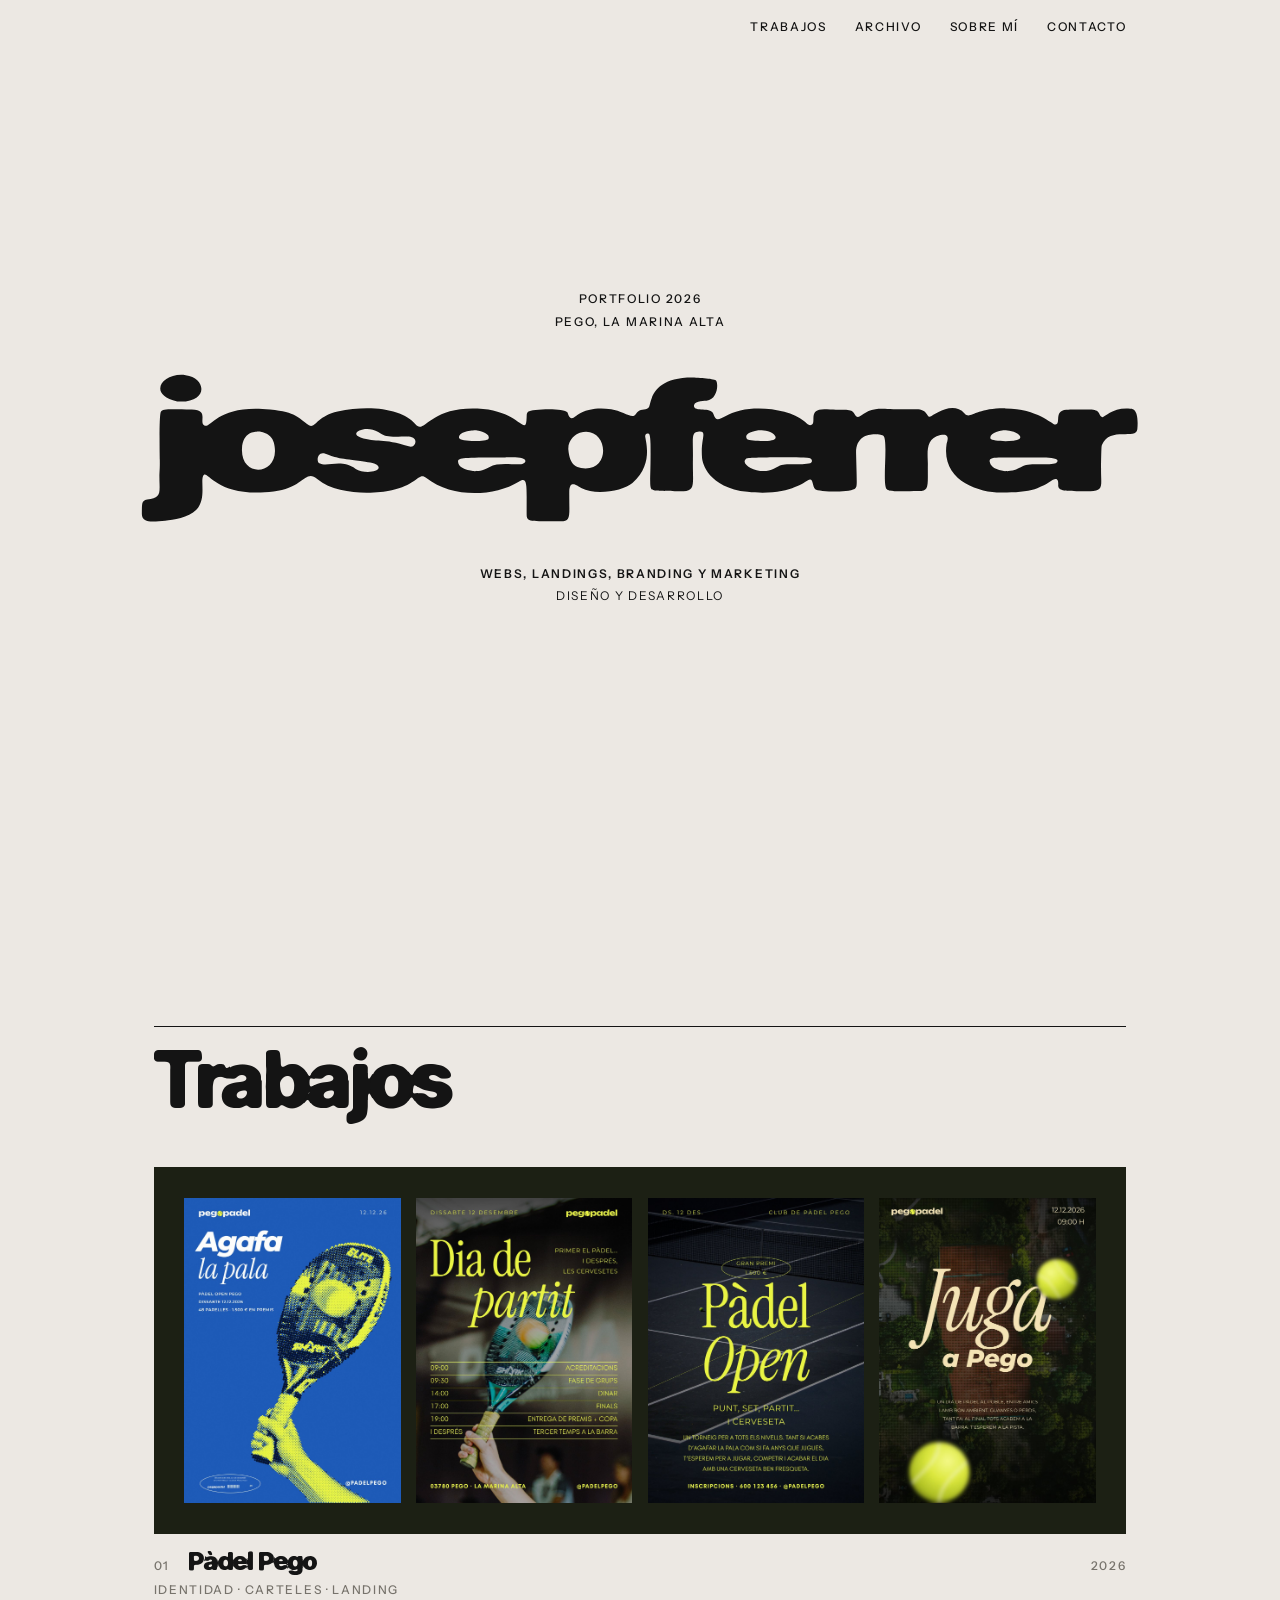
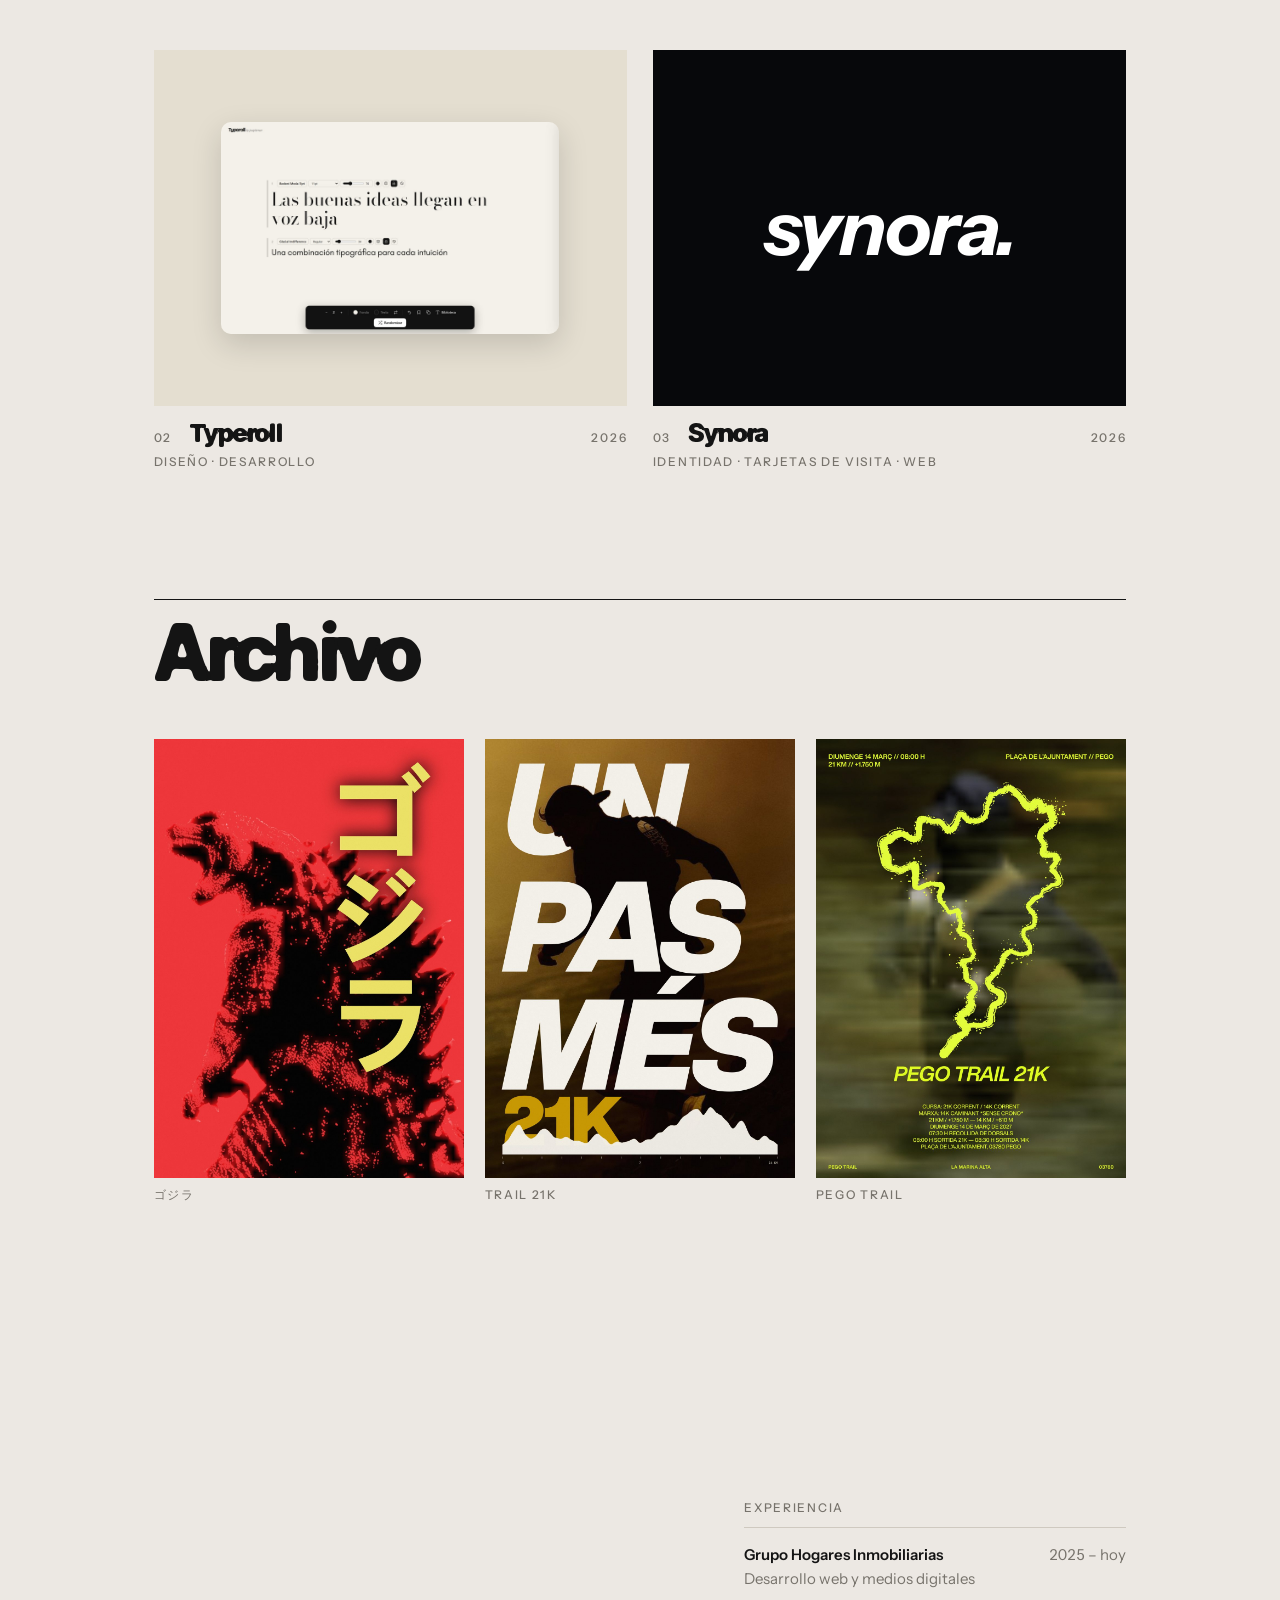
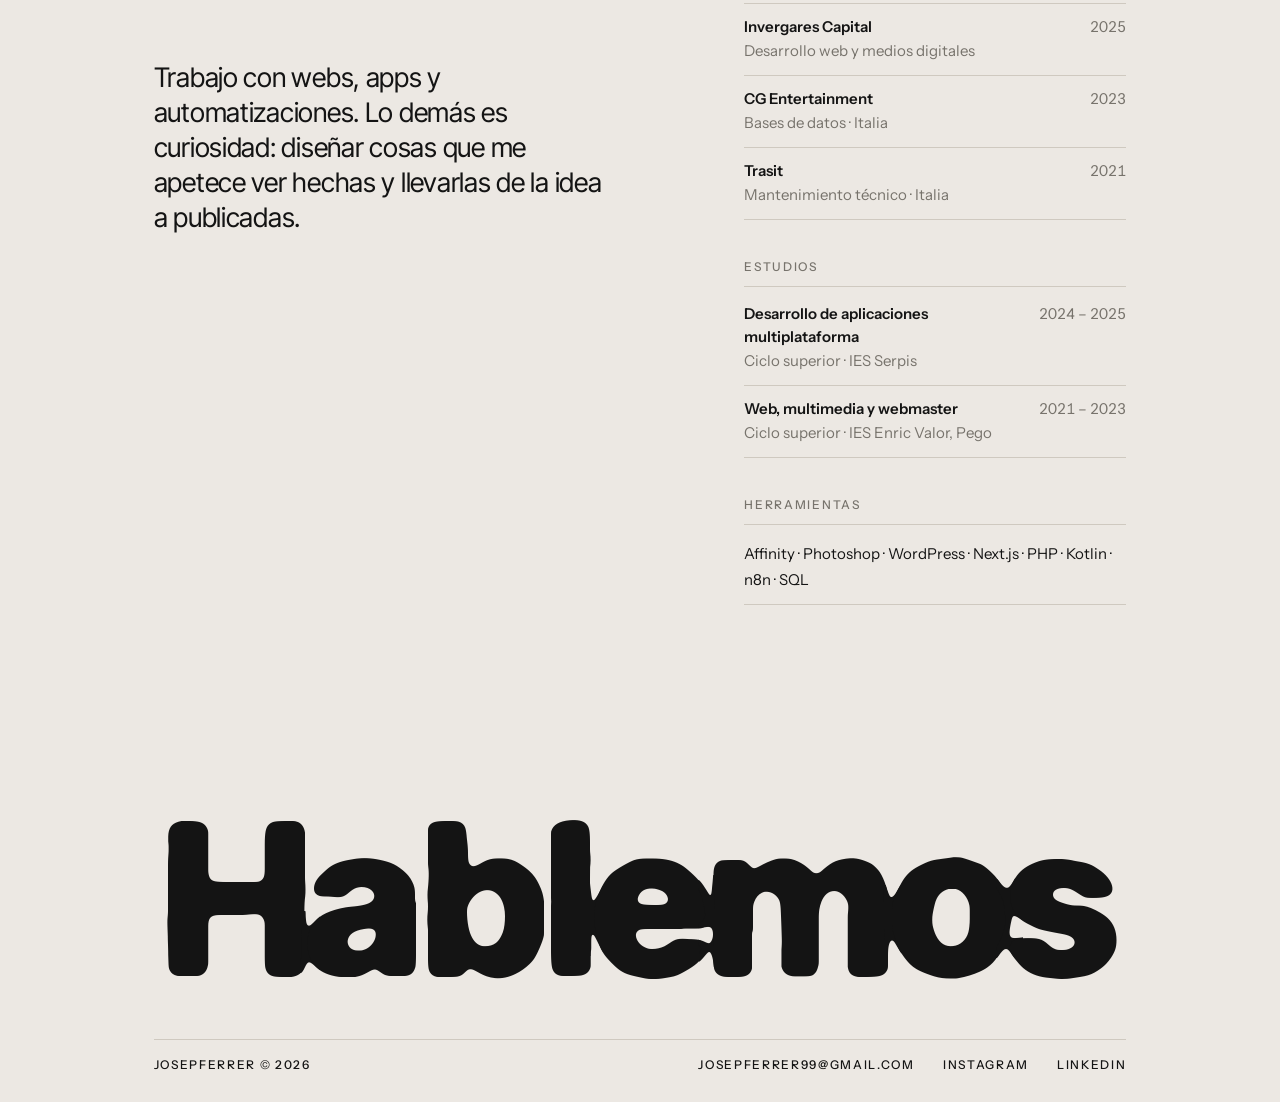
==== commit a743db6a: "Synora: tarjetas de visita (formato apaisado 4:3); Archivo: Godzilla, nombres no latinos e imágenes " ====
--- a/index.html
+++ b/index.html
@@ -43,14 +43,14 @@
     <div class="tarjetas">
       <a class="tarjeta grande" href="pegopadel.html"><div class="cubierta" style="background:#1C2014"><div class="fila"><img src="img/padel/agafa-la-pala.jpg" alt="" loading="lazy"><img src="img/padel/dia-de-partit.jpg" alt="" loading="lazy"><img src="img/padel/padel-open.jpg" alt="" loading="lazy"><img src="img/padel/juga-a-pego.jpg" alt="" loading="lazy"></div></div><div class="pie-proy mayus"><span>01</span><span class="nombre" style="view-transition-name:titulo-pegopadel">Pàdel Pego</span><span>2026</span></div><p class="etiquetas mayus">Identidad · Carteles · Landing</p></a>
       <a class="tarjeta" href="typeroll.html"><div class="cubierta" style="background:#E4DED0"><img class="pantalla" src="img/typeroll/principal.jpg" alt="" loading="lazy"></div><div class="pie-proy mayus"><span>02</span><span class="nombre" style="view-transition-name:titulo-typeroll">Typeroll</span><span>2026</span></div><p class="etiquetas mayus">Diseño · Desarrollo</p></a>
-      <a class="tarjeta" href="synora.html"><div class="cubierta" style="background:#07080B;color:#FFFFFF"><span class="logo-texto" role="img" aria-label="Synora"><span style="font-family:'Instrument Sans';font-style:italic;font-weight:700;letter-spacing:-.028em">synora.</span></span></div><div class="pie-proy mayus"><span>03</span><span class="nombre" style="view-transition-name:titulo-synora">Synora</span><span>2026</span></div><p class="etiquetas mayus">Identidad · Web</p></a>
+      <a class="tarjeta" href="synora.html"><div class="cubierta" style="background:#07080B;color:#FFFFFF"><span class="logo-texto" role="img" aria-label="Synora"><span style="font-family:'Instrument Sans';font-style:italic;font-weight:700;letter-spacing:-.028em">synora.</span></span></div><div class="pie-proy mayus"><span>03</span><span class="nombre" style="view-transition-name:titulo-synora">Synora</span><span>2026</span></div><p class="etiquetas mayus">Identidad · Tarjetas de visita · Web</p></a>
     </div>
   </section>
 
   <!-- Archivo: imágenes sueltas (lista «archivo» de proyectos.json) -->
   <section id="archivo">
     <div class="cab"><h2 class="titulo">Archivo</h2></div>
-    <div class="archivo"><figure><img src="img/archivo/web/trail-21k.jpg" alt="Trail 21k" loading="lazy"><figcaption class="mayus">Trail 21k</figcaption></figure><figure><img src="img/archivo/web/pego-trail.jpg" alt="Pego trail" loading="lazy"><figcaption class="mayus">Pego trail</figcaption></figure></div>
+    <div class="archivo"><figure><img src="img/archivo/web/imagen-cffa5684.jpg" alt="ゴジラ" loading="lazy"><figcaption class="mayus">ゴジラ</figcaption></figure><figure><img src="img/archivo/web/trail-21k.jpg" alt="Trail 21k" loading="lazy"><figcaption class="mayus">Trail 21k</figcaption></figure><figure><img src="img/archivo/web/pego-trail.jpg" alt="Pego trail" loading="lazy"><figcaption class="mayus">Pego trail</figcaption></figure></div>
   </section>
 
   <!-- 3. Sobre mí -->
--- a/estilos.css
+++ b/estilos.css
@@ -47,6 +47,11 @@
 .pie div{display:flex;gap:10px 28px;flex-wrap:wrap}
 
 @media (max-width:760px){
+  /* el menú tiene 4 enlaces: en móvil va con menos margen y menos aire para que quepan en una línea */
+  header{padding:18px 20px;justify-content:center}
+  header nav{gap:12px}
+  header nav a{letter-spacing:.1em}
+  header nav a{white-space:nowrap}
   .sobre{grid-template-columns:1fr}
   .sobre .lista{grid-column:1}
 }
@@ -108,6 +113,7 @@
 .piezas.story{grid-template-columns:repeat(5,1fr)}
 .piezas.cuadrado{grid-template-columns:repeat(4,1fr)}
 .piezas.retrato{grid-template-columns:repeat(6,1fr)}
+.piezas.apaisado{grid-template-columns:repeat(3,1fr)}
 .piezas figure{margin:0}
 .piezas img{width:100%;object-fit:cover;cursor:zoom-in;transition:opacity .2s}
 .piezas img:hover{opacity:.9}
@@ -116,6 +122,7 @@
 .piezas.story img{aspect-ratio:9/16;border-radius:10px}
 .piezas.cuadrado img{aspect-ratio:1}
 .piezas.retrato img{aspect-ratio:3/4}
+.piezas.apaisado img{aspect-ratio:4/3}
 .piezas figcaption{padding-top:8px;color:var(--gris)}
 
 /* pantallas */
@@ -174,6 +181,7 @@
   .tipos div{grid-template-columns:1fr}
   .piezas.post,.piezas.retrato{grid-template-columns:repeat(3,1fr)}
   .piezas.story,.piezas.cuadrado{grid-template-columns:repeat(2,1fr)}
+  .piezas.apaisado{grid-template-columns:1fr}
   .p-pantallas{grid-template-columns:1fr}
   .p-pantallas .movil{max-width:240px;margin:0 auto}
   .secciones{grid-template-columns:1fr 1fr}
@@ -279,3 +287,6 @@
 .archivo img:hover{opacity:.9}
 .archivo figcaption{padding-top:8px;color:var(--gris);overflow-wrap:anywhere}
 @media (max-width:760px){.archivo{columns:2}}
+
+/* móviles muy estrechos: el menú de 4 enlaces, un punto más pequeño para que quepa */
+@media (max-width:400px){header nav{gap:10px}header nav a{font-size:11px;letter-spacing:.06em}}
